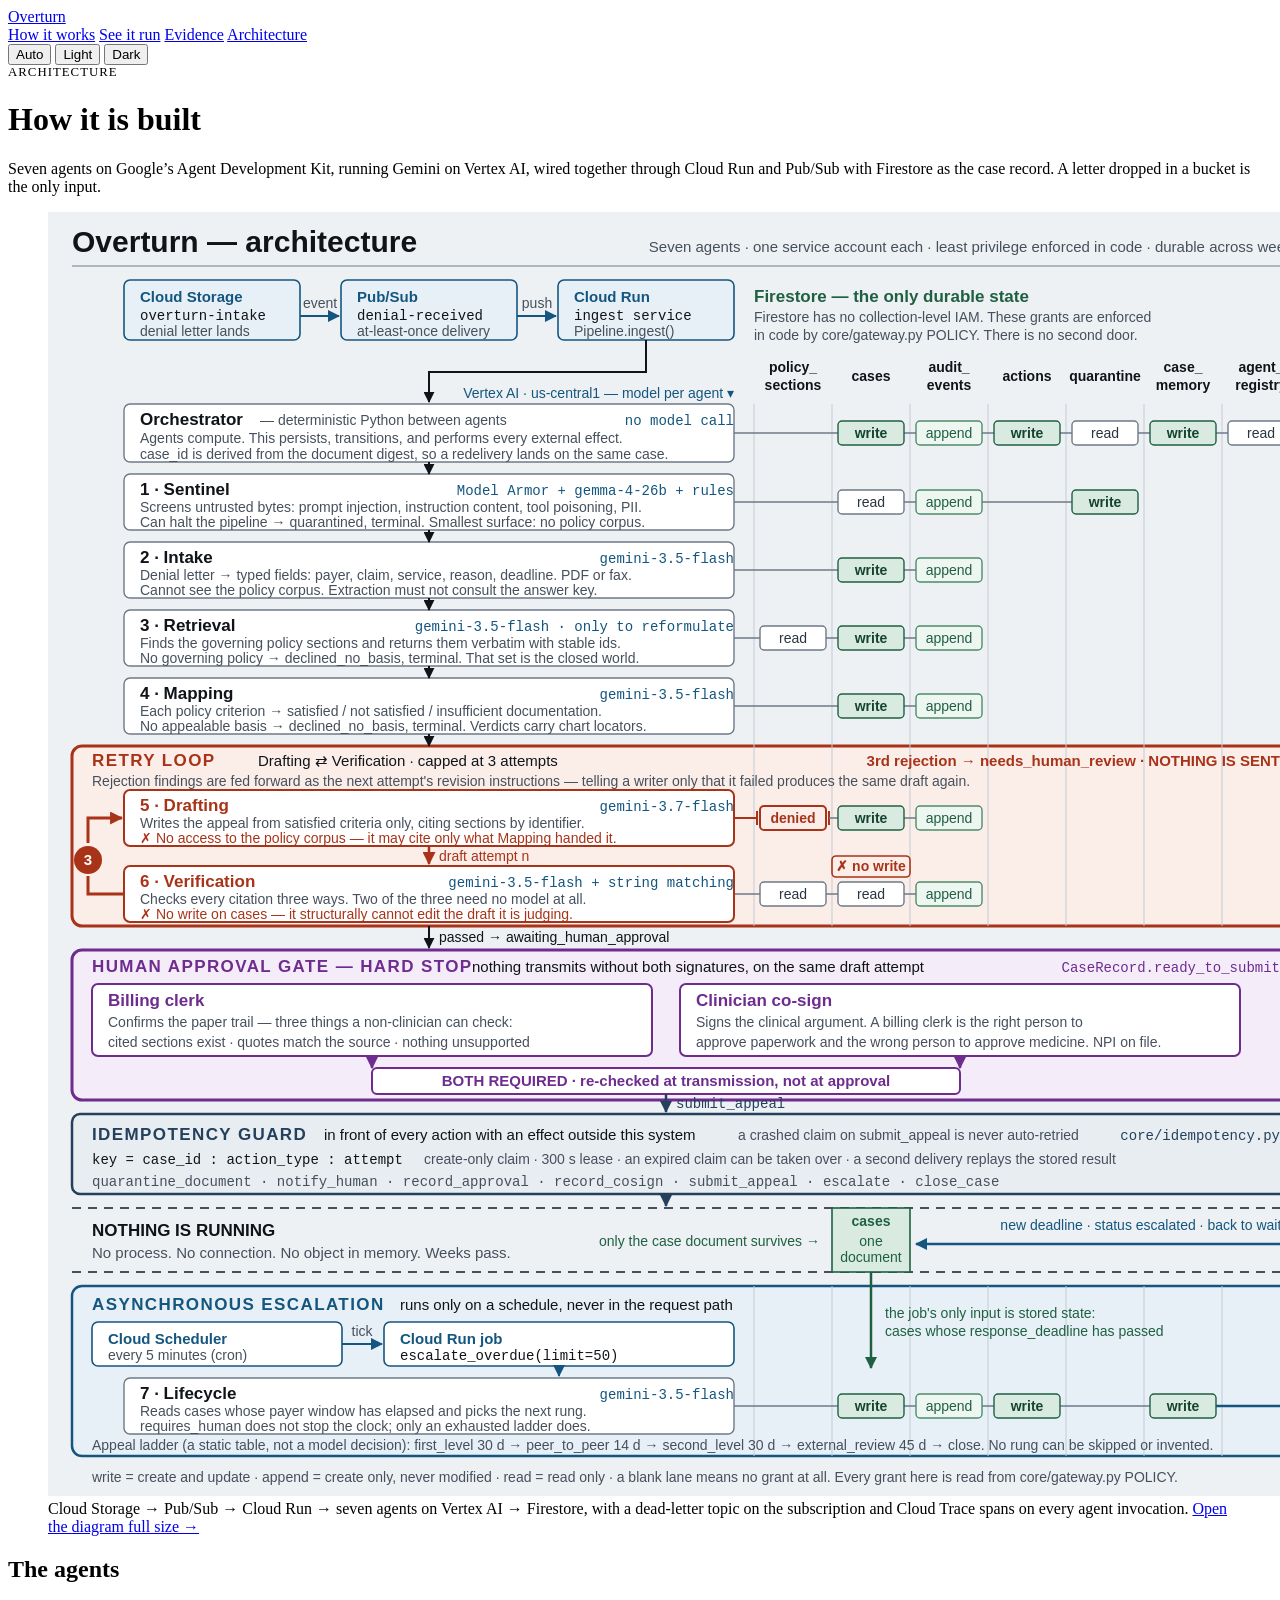
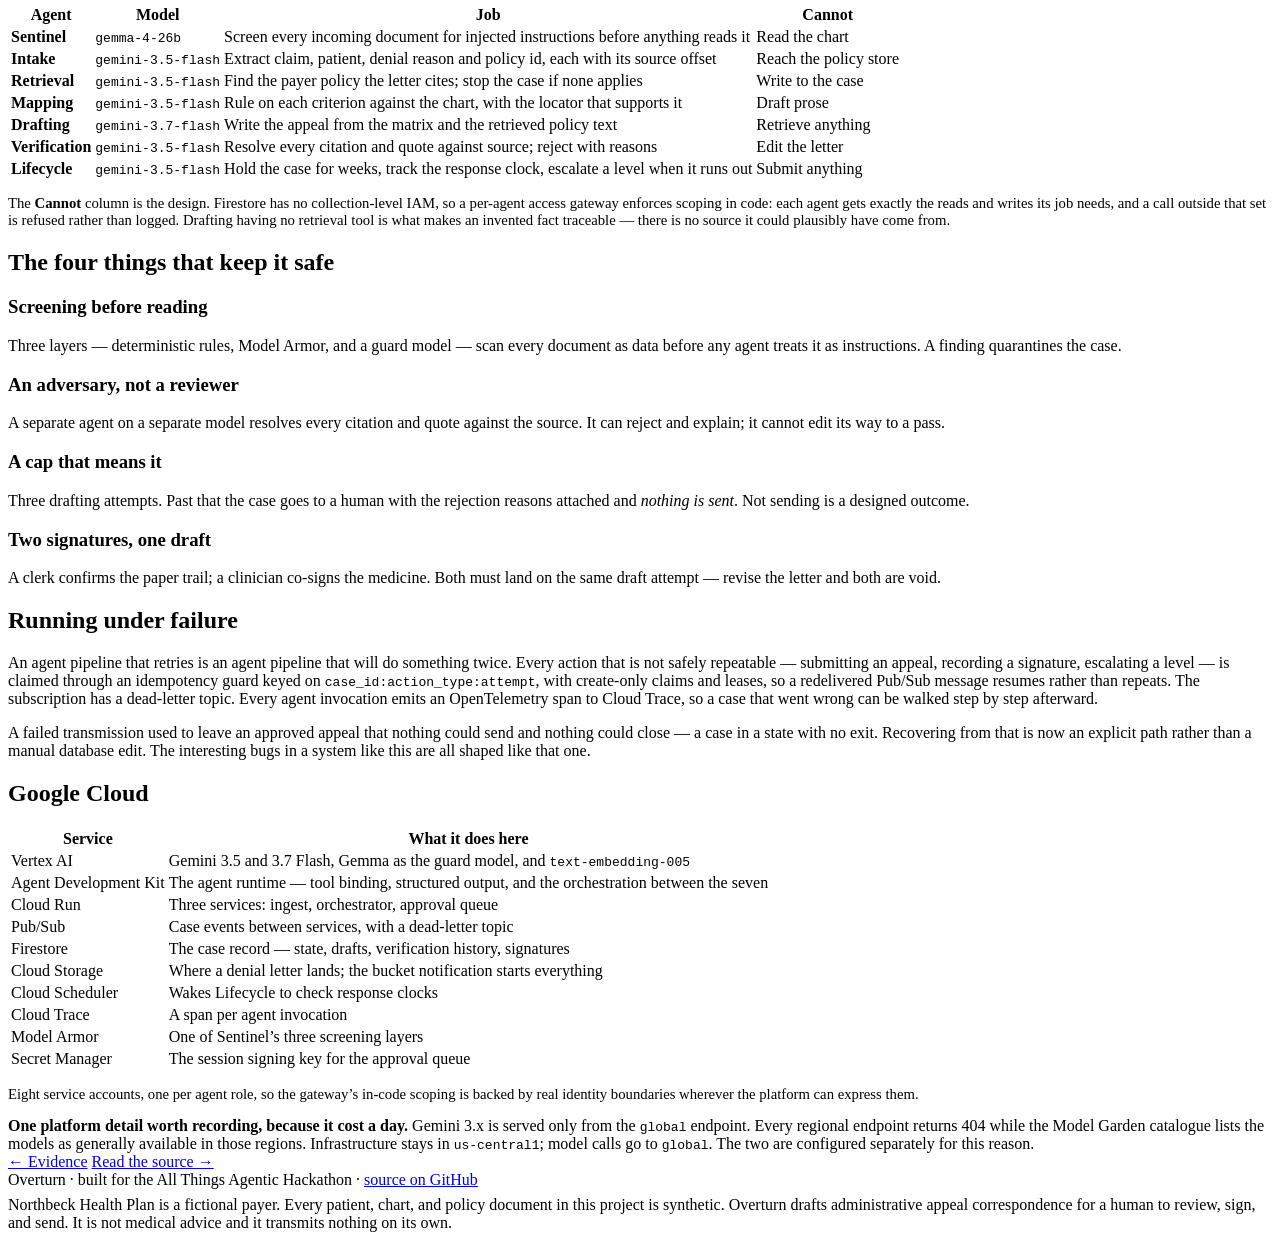
==== docs/architecture.html @ 0ce5a0b8 "site: architecture page — seven agents and what each one cannot do The 'cannot' column is the point:" ====
<!doctype html>
<html lang="en">
<head>
<meta charset="utf-8">
<meta name="viewport" content="width=device-width,initial-scale=1">
<title>Architecture — Overturn</title>
<meta name="description" content="Seven ADK agents on Vertex AI, wired through Cloud Run, Pub/Sub, Firestore and Cloud Storage — and the four guardrails that matter.">
<link rel="icon" href="data:image/svg+xml,%3Csvg xmlns='http://www.w3.org/2000/svg' viewBox='0 0 32 32'%3E%3Ccircle cx='16' cy='16' r='14' fill='none' stroke='%238f3216' stroke-width='3'/%3E%3Cpath d='M16 6a10 10 0 0 1 0 20' stroke='%238f3216' stroke-width='3' fill='none'/%3E%3C/svg%3E">
<link rel="stylesheet" href="styles.css">
<script>
  try{var t=localStorage.getItem("overturn-theme");
      if(t==="light"||t==="dark")document.documentElement.setAttribute("data-theme",t);}catch(e){}
</script>
</head>
<body>
<header class="masthead">
  <div class="wrap masthead__inner">
    <a class="wordmark" href="index.html">Overturn</a>
    <nav class="nav" aria-label="Sections">
      <a href="how-it-works.html">How it works</a>
      <a href="demo.html">See it run</a>
      <a href="evidence.html">Evidence</a>
      <a href="architecture.html" aria-current="page">Architecture</a>
    </nav>
    <div class="theme" role="group" aria-label="Colour theme">
      <button type="button" data-mode="auto" aria-pressed="true">Auto</button>
      <button type="button" data-mode="light" aria-pressed="false">Light</button>
      <button type="button" data-mode="dark" aria-pressed="false">Dark</button>
    </div>
  </div>
</header>
<main class="wrap">
<p class="muted" style="font-size:.8rem;letter-spacing:.08em;text-transform:uppercase;margin:0 0 .5rem">Architecture</p>
<h1>How it is built</h1>
<p class="lede">Seven agents on Google&rsquo;s Agent Development Kit, running Gemini on Vertex
AI, wired together through Cloud Run and Pub/Sub with Firestore as the case record. A letter
dropped in a bucket is the only input.</p>

<figure>
  <img src="architecture.svg" alt="A denial letter lands in Cloud Storage, which notifies Pub/Sub, which invokes the orchestrator on Cloud Run. The orchestrator runs Sentinel, Intake, Retrieval, Mapping, Drafting and Verification in sequence against Vertex AI, writing to Firestore at each step, then hands the case to the approval UI for two human signatures. Lifecycle runs separately on a Cloud Scheduler trigger.">
  <figcaption>Cloud Storage &rarr; Pub/Sub &rarr; Cloud Run &rarr; seven agents on Vertex AI
    &rarr; Firestore, with a dead-letter topic on the subscription and Cloud Trace spans on every
    agent invocation. <a href="architecture.svg">Open the diagram full size &rarr;</a></figcaption>
</figure>

<h2>The agents</h2>
<div class="scroll">
<table>
  <thead><tr><th>Agent</th><th>Model</th><th>Job</th><th>Cannot</th></tr></thead>
  <tbody>
    <tr><td><b>Sentinel</b></td><td><code>gemma-4-26b</code></td><td>Screen every incoming document for injected instructions before anything reads it</td><td class="muted">Read the chart</td></tr>
    <tr><td><b>Intake</b></td><td><code>gemini-3.5-flash</code></td><td>Extract claim, patient, denial reason and policy id, each with its source offset</td><td class="muted">Reach the policy store</td></tr>
    <tr><td><b>Retrieval</b></td><td><code>gemini-3.5-flash</code></td><td>Find the payer policy the letter cites; stop the case if none applies</td><td class="muted">Write to the case</td></tr>
    <tr><td><b>Mapping</b></td><td><code>gemini-3.5-flash</code></td><td>Rule on each criterion against the chart, with the locator that supports it</td><td class="muted">Draft prose</td></tr>
    <tr><td><b>Drafting</b></td><td><code>gemini-3.7-flash</code></td><td>Write the appeal from the matrix and the retrieved policy text</td><td class="muted">Retrieve anything</td></tr>
    <tr><td><b>Verification</b></td><td><code>gemini-3.5-flash</code></td><td>Resolve every citation and quote against source; reject with reasons</td><td class="muted">Edit the letter</td></tr>
    <tr><td><b>Lifecycle</b></td><td><code>gemini-3.5-flash</code></td><td>Hold the case for weeks, track the response clock, escalate a level when it runs out</td><td class="muted">Submit anything</td></tr>
  </tbody>
</table>
</div>
<p class="muted" style="font-size:.92rem">The <b>Cannot</b> column is the design. Firestore has no
collection-level IAM, so a per-agent access gateway enforces scoping in code: each agent gets
exactly the reads and writes its job needs, and a call outside that set is refused rather than
logged. Drafting having no retrieval tool is what makes an invented fact traceable &mdash; there
is no source it could plausibly have come from.</p>

<h2>The four things that keep it safe</h2>
<div class="grid">
  <div class="card"><h3>Screening before reading</h3><p class="muted" style="margin:0">Three
    layers &mdash; deterministic rules, Model Armor, and a guard model &mdash; scan every
    document as data before any agent treats it as instructions. A finding quarantines the
    case.</p></div>
  <div class="card"><h3>An adversary, not a reviewer</h3><p class="muted" style="margin:0">A
    separate agent on a separate model resolves every citation and quote against the source. It
    can reject and explain; it cannot edit its way to a pass.</p></div>
  <div class="card"><h3>A cap that means it</h3><p class="muted" style="margin:0">Three drafting
    attempts. Past that the case goes to a human with the rejection reasons attached and
    <em>nothing is sent</em>. Not sending is a designed outcome.</p></div>
  <div class="card"><h3>Two signatures, one draft</h3><p class="muted" style="margin:0">A clerk
    confirms the paper trail; a clinician co-signs the medicine. Both must land on the same
    draft attempt &mdash; revise the letter and both are void.</p></div>
</div>

<h2>Running under failure</h2>
<p>An agent pipeline that retries is an agent pipeline that will do something twice. Every action
that is not safely repeatable &mdash; submitting an appeal, recording a signature, escalating a
level &mdash; is claimed through an idempotency guard keyed on
<code>case_id:action_type:attempt</code>, with create-only claims and leases, so a redelivered
Pub/Sub message resumes rather than repeats. The subscription has a dead-letter topic. Every
agent invocation emits an OpenTelemetry span to Cloud Trace, so a case that went wrong can be
walked step by step afterward.</p>
<div class="notice">
  A failed transmission used to leave an approved appeal that nothing could send and nothing
  could close &mdash; a case in a state with no exit. Recovering from that is now an explicit
  path rather than a manual database edit. The interesting bugs in a system like this are all
  shaped like that one.
</div>

<h2>Google Cloud</h2>
<div class="scroll">
<table>
  <thead><tr><th>Service</th><th>What it does here</th></tr></thead>
  <tbody>
    <tr><td>Vertex AI</td><td>Gemini 3.5 and 3.7 Flash, Gemma as the guard model, and <code>text-embedding-005</code></td></tr>
    <tr><td>Agent Development Kit</td><td>The agent runtime &mdash; tool binding, structured output, and the orchestration between the seven</td></tr>
    <tr><td>Cloud Run</td><td>Three services: ingest, orchestrator, approval queue</td></tr>
    <tr><td>Pub/Sub</td><td>Case events between services, with a dead-letter topic</td></tr>
    <tr><td>Firestore</td><td>The case record &mdash; state, drafts, verification history, signatures</td></tr>
    <tr><td>Cloud Storage</td><td>Where a denial letter lands; the bucket notification starts everything</td></tr>
    <tr><td>Cloud Scheduler</td><td>Wakes Lifecycle to check response clocks</td></tr>
    <tr><td>Cloud Trace</td><td>A span per agent invocation</td></tr>
    <tr><td>Model Armor</td><td>One of Sentinel&rsquo;s three screening layers</td></tr>
    <tr><td>Secret Manager</td><td>The session signing key for the approval queue</td></tr>
  </tbody>
</table>
</div>
<p class="muted" style="font-size:.92rem">Eight service accounts, one per agent role, so the
gateway&rsquo;s in-code scoping is backed by real identity boundaries wherever the platform can
express them.</p>

<div class="callout">
  <p style="margin:0"><b>One platform detail worth recording, because it cost a day.</b>
  Gemini 3.x is served only from the <code>global</code> endpoint. Every regional endpoint
  returns 404 while the Model Garden catalogue lists the models as generally available in those
  regions. Infrastructure stays in <code>us-central1</code>; model calls go to
  <code>global</code>. The two are configured separately for this reason.</p>
</div>

<div class="next">
  <a href="evidence.html">&larr; Evidence</a>
  <a href="https://github.com/rickygole/overturn">Read the source &rarr;</a>
</div>
</main>
<footer>
  <div class="wrap">
    <p style="margin:0">Overturn &middot; built for the All Things Agentic Hackathon &middot;
      <a href="https://github.com/rickygole/overturn">source on GitHub</a></p>
    <p style="margin:.4rem 0 0">Northbeck Health Plan is a fictional payer. Every patient,
      chart, and policy document in this project is synthetic. Overturn drafts administrative
      appeal correspondence for a human to review, sign, and send. It is not medical advice
      and it transmits nothing on its own.</p>
  </div>
</footer>
<script src="app.js"></script>
</body>
</html>
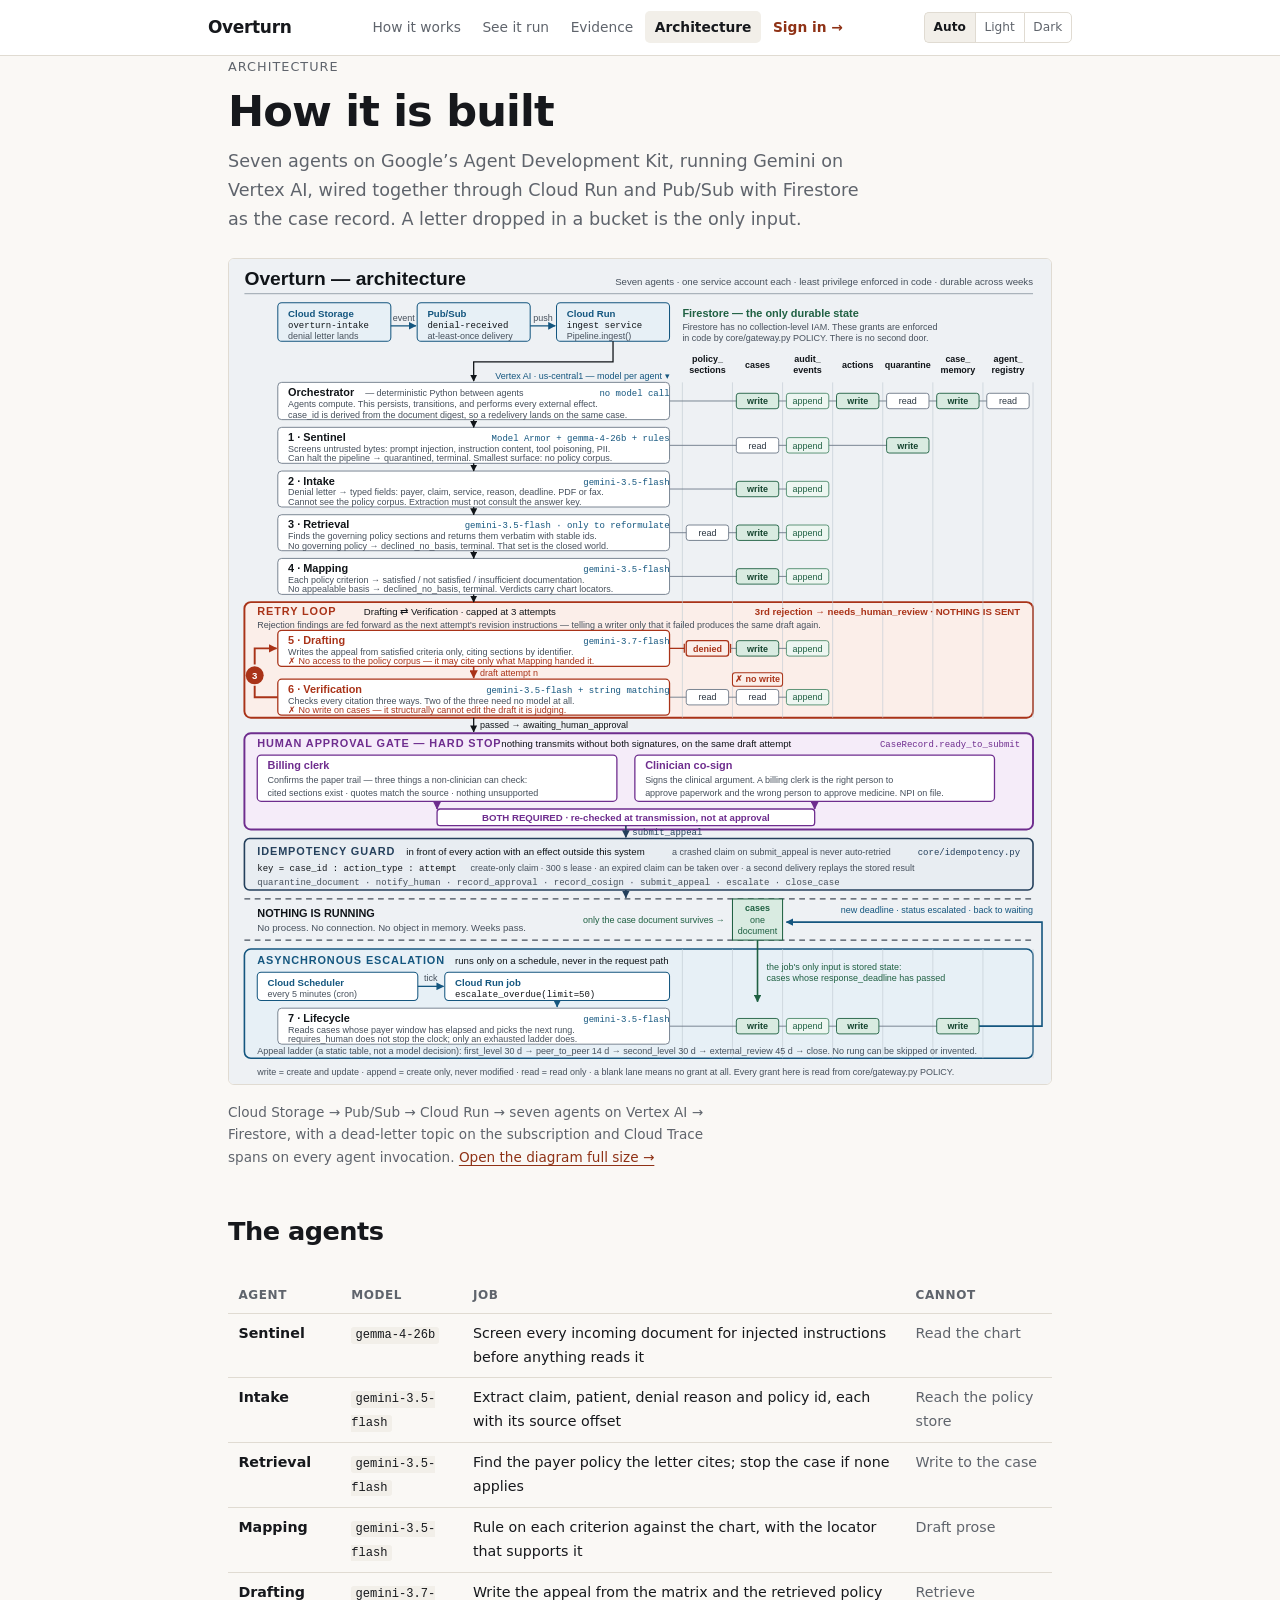
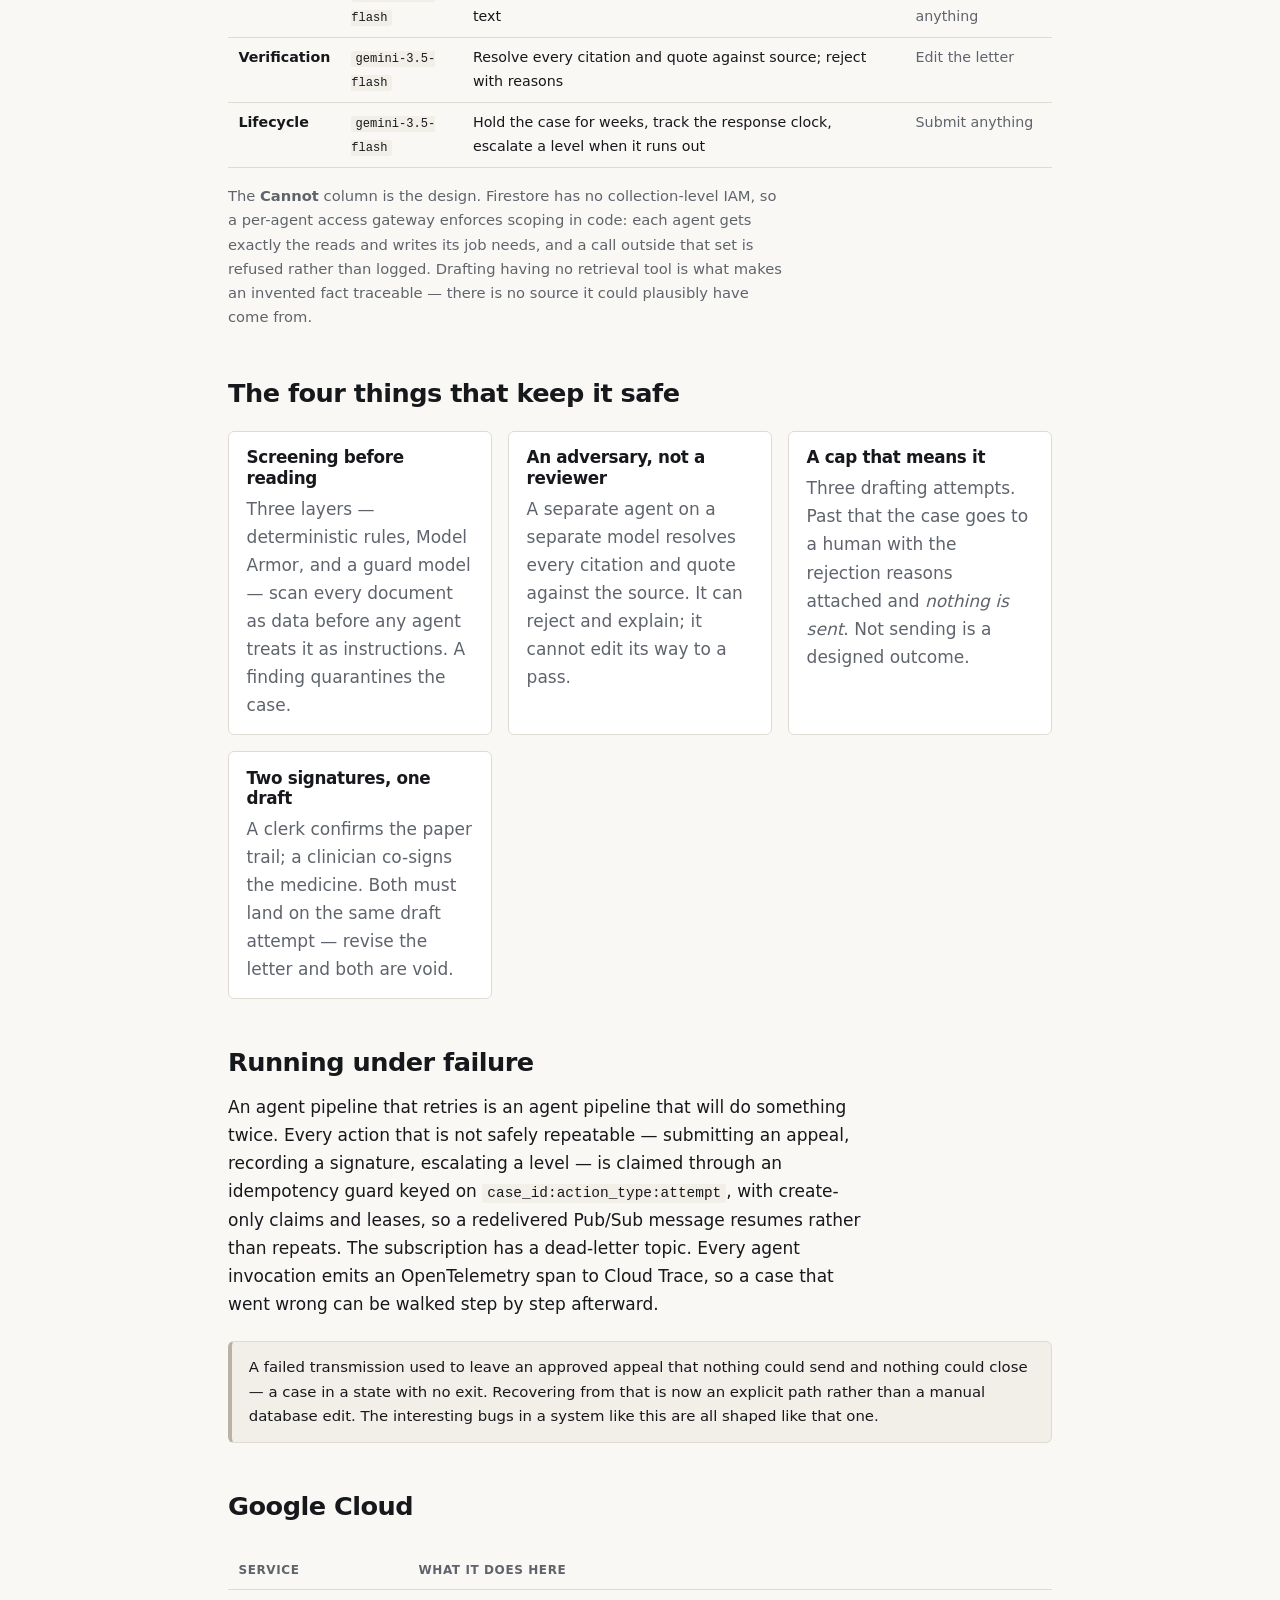
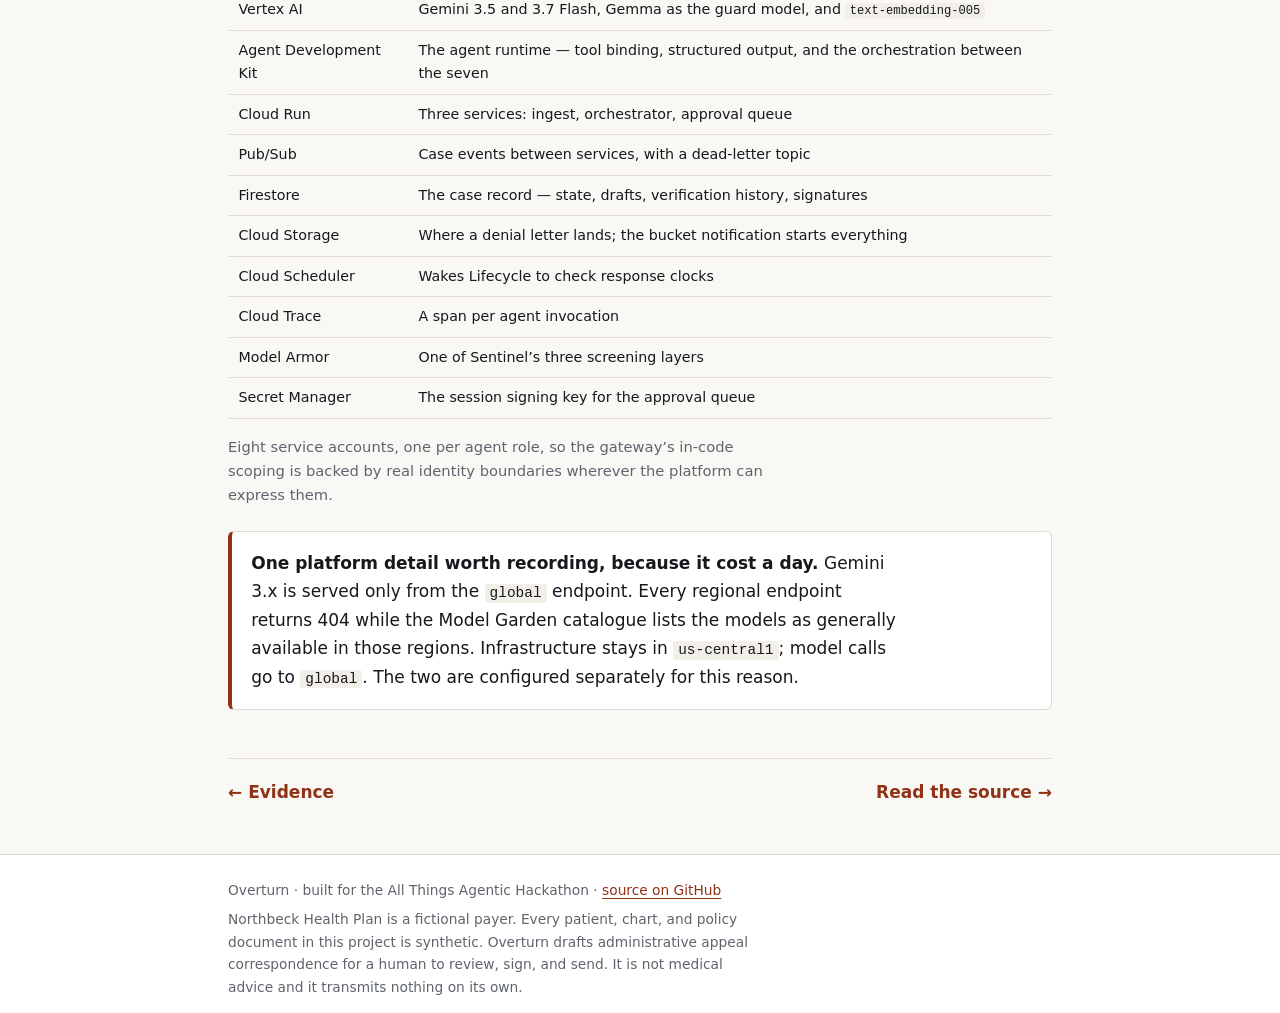
==== commit a0e22306: "docs: one address everywhere, and correct the queue listing CASE-002 was listed as a row in the revi" ====
--- a/docs/architecture.html
+++ b/docs/architecture.html
@@ -21,6 +21,7 @@
       <a href="demo.html">See it run</a>
       <a href="evidence.html">Evidence</a>
       <a href="architecture.html" aria-current="page">Architecture</a>
+      <a href="https://overturn-kruy6aauaq-uc.a.run.app/queue" class="nav__app">Sign in &rarr;</a>
     </nav>
     <div class="theme" role="group" aria-label="Colour theme">
       <button type="button" data-mode="auto" aria-pressed="true">Auto</button>
--- a/docs/styles.css
+++ b/docs/styles.css
@@ -0,0 +1,103 @@
+/* Shared across every page. One palette, defined once.
+   Three theme states: an explicit choice stamps data-theme on the root and wins
+   in both directions; with nothing stamped, the reader's system setting decides. */
+:root{
+  --bg:#faf8f5; --surface:#fff; --sunken:#f2efe9; --ink:#16181c; --ink-muted:#5f646c;
+  --rule:#e0dbd2; --rule-firm:#b9b2a6; --accent:#8f3216; --ok:#2f6b3f; --warn:#8a5a10;
+  --mono:ui-monospace,SFMono-Regular,Menlo,Consolas,monospace;
+  --sans:system-ui,-apple-system,"Segoe UI",Roboto,Helvetica,Arial,sans-serif;
+}
+@media (prefers-color-scheme: dark){
+  :root:not([data-theme="light"]){
+    --bg:#0f1114; --surface:#181b20; --sunken:#1f232a; --ink:#f0ece6; --ink-muted:#9aa1aa;
+    --rule:#2c3138; --rule-firm:#7b838d; --accent:#e08b6a; --ok:#7fc08f; --warn:#e0b46a;
+  }
+}
+:root[data-theme="dark"]{
+  --bg:#0f1114; --surface:#181b20; --sunken:#1f232a; --ink:#f0ece6; --ink-muted:#9aa1aa;
+  --rule:#2c3138; --rule-firm:#7b838d; --accent:#e08b6a; --ok:#7fc08f; --warn:#e0b46a;
+}
+*{box-sizing:border-box}
+body{margin:0;background:var(--bg);color:var(--ink);font-family:var(--sans);
+     font-size:17px;line-height:1.65;-webkit-font-smoothing:antialiased}
+.wrap{max-width:54rem;margin:0 auto;padding:0 1.25rem}
+h1,h2,h3{line-height:1.22;letter-spacing:-.02em}
+h1{font-size:clamp(1.9rem,4.6vw,2.7rem);margin:0 0 .6rem}
+h2{font-size:clamp(1.25rem,2.8vw,1.6rem);margin:3rem 0 .9rem}
+h3{font-size:1.05rem;margin:1.8rem 0 .4rem}
+p{margin:0 0 1rem;max-width:38em}
+a{color:var(--accent);text-underline-offset:3px}
+code,pre{font-family:var(--mono);font-size:.85em}
+pre{background:var(--sunken);border:1px solid var(--rule);border-radius:6px;
+    padding:.95rem 1.1rem;overflow-x:auto;line-height:1.55}
+code:not(pre code){background:var(--sunken);padding:.1em .35em;border-radius:3px}
+.muted{color:var(--ink-muted)}
+.lede{font-size:1.1rem;color:var(--ink-muted);max-width:36em}
+
+/* Masthead and navigation, identical on every page. */
+.masthead{border-bottom:1px solid var(--rule);background:var(--surface);
+          position:sticky;top:0;z-index:5}
+.masthead__inner{display:flex;align-items:center;justify-content:space-between;
+                 gap:1rem;padding:.7rem 0;flex-wrap:wrap}
+.wordmark{font-weight:700;letter-spacing:-.02em;text-decoration:none;color:var(--ink)}
+.nav{display:flex;gap:.15rem;flex-wrap:wrap}
+.nav a{font-size:.86rem;padding:.3rem .6rem;border-radius:5px;
+       text-decoration:none;color:var(--ink-muted)}
+.nav a:hover{color:var(--ink);background:var(--sunken)}
+.nav a[aria-current="page"]{color:var(--ink);background:var(--sunken);font-weight:650}
+/* The only action in the masthead: the door into the running app. */
+.nav__app{color:var(--accent) !important;font-weight:650}
+.nav__app:hover{background:var(--sunken)}
+.theme{display:inline-flex}
+.theme button{font:inherit;font-size:.76rem;padding:.28rem .55rem;cursor:pointer;
+  background:transparent;color:var(--ink-muted);border:1px solid var(--rule);border-right-width:0}
+.theme button:first-child{border-radius:5px 0 0 5px}
+.theme button:last-child{border-radius:0 5px 5px 0;border-right-width:1px}
+.theme button[aria-pressed="true"]{background:var(--sunken);color:var(--ink);font-weight:600}
+.theme button:focus-visible,.nav a:focus-visible{outline:2px solid var(--accent);outline-offset:2px}
+
+main{padding:2.5rem 0 1rem}
+.scroll{overflow-x:auto;-webkit-overflow-scrolling:touch}
+table{width:100%;border-collapse:collapse;margin:1rem 0;font-size:.89rem}
+th,td{text-align:left;padding:.5rem .65rem;border-bottom:1px solid var(--rule);vertical-align:top}
+th{font-size:.75rem;text-transform:uppercase;letter-spacing:.05em;color:var(--ink-muted)}
+.yes{color:var(--ok);font-weight:650}
+.no{color:var(--warn);font-weight:650}
+
+.notice{border:1px solid var(--rule);border-left:4px solid var(--rule-firm);
+        background:var(--sunken);border-radius:6px;padding:.85rem 1.05rem;
+        margin:1.4rem 0;font-size:.93rem}
+.callout{border:1px solid var(--rule);border-left:4px solid var(--accent);
+         background:var(--surface);border-radius:6px;padding:1.05rem 1.2rem;margin:1.5rem 0}
+.grid{display:grid;gap:1rem;grid-template-columns:repeat(auto-fit,minmax(min(100%,16rem),1fr));margin:1.4rem 0}
+.card{border:1px solid var(--rule);border-radius:6px;padding:.95rem 1.1rem;
+      background:var(--surface);min-width:0}
+.card h3{margin-top:0}
+
+/* The pipeline, as a spine. Step 9 is deliberately empty of output. */
+ol.steps{list-style:none;counter-reset:s;padding:0;margin:1.5rem 0}
+ol.steps>li{counter-increment:s;position:relative;padding:0 0 1.5rem 2.8rem;
+            border-left:2px solid var(--rule);margin-left:1rem}
+ol.steps>li:last-child{border-left-color:transparent}
+ol.steps>li::before{content:counter(s);position:absolute;left:-1.05rem;top:-.15rem;
+  width:2rem;height:2rem;border-radius:99px;display:grid;place-items:center;
+  background:var(--surface);border:2px solid var(--rule-firm);
+  font-size:.8rem;font-weight:700;font-family:var(--mono);color:var(--ink)}
+ol.steps b{display:block;margin-bottom:.15rem;font-size:1.02rem}
+.gap{border-left-style:dashed !important;min-height:3rem}
+
+figure{margin:1.5rem 0}
+figure img{max-width:100%;height:auto;border:1px solid var(--rule);border-radius:6px;background:#fff}
+figcaption{font-size:.85rem;color:var(--ink-muted);margin-top:.5rem;max-width:38em}
+
+.next{display:flex;justify-content:space-between;gap:1rem;flex-wrap:wrap;
+      margin:3rem 0 0;padding-top:1.2rem;border-top:1px solid var(--rule)}
+.next a{font-weight:650;text-decoration:none}
+.btn{display:inline-block;padding:.7rem 1.3rem;border-radius:99px;text-decoration:none;
+     font-weight:650;background:var(--ink);color:var(--bg);border:1px solid var(--ink)}
+.btn--ghost{background:transparent;color:var(--ink);border-color:var(--rule-firm)}
+footer{margin-top:3rem;border-top:1px solid var(--rule);background:var(--surface);
+       padding:1.5rem 0;font-size:.86rem;color:var(--ink-muted)}
+.placeholder{border:2px dashed var(--rule);border-radius:6px;padding:2.2rem 1rem;
+             text-align:center;color:var(--ink-muted);background:var(--sunken)}
+@media (prefers-reduced-motion: reduce){*{animation:none !important;transition:none !important}}
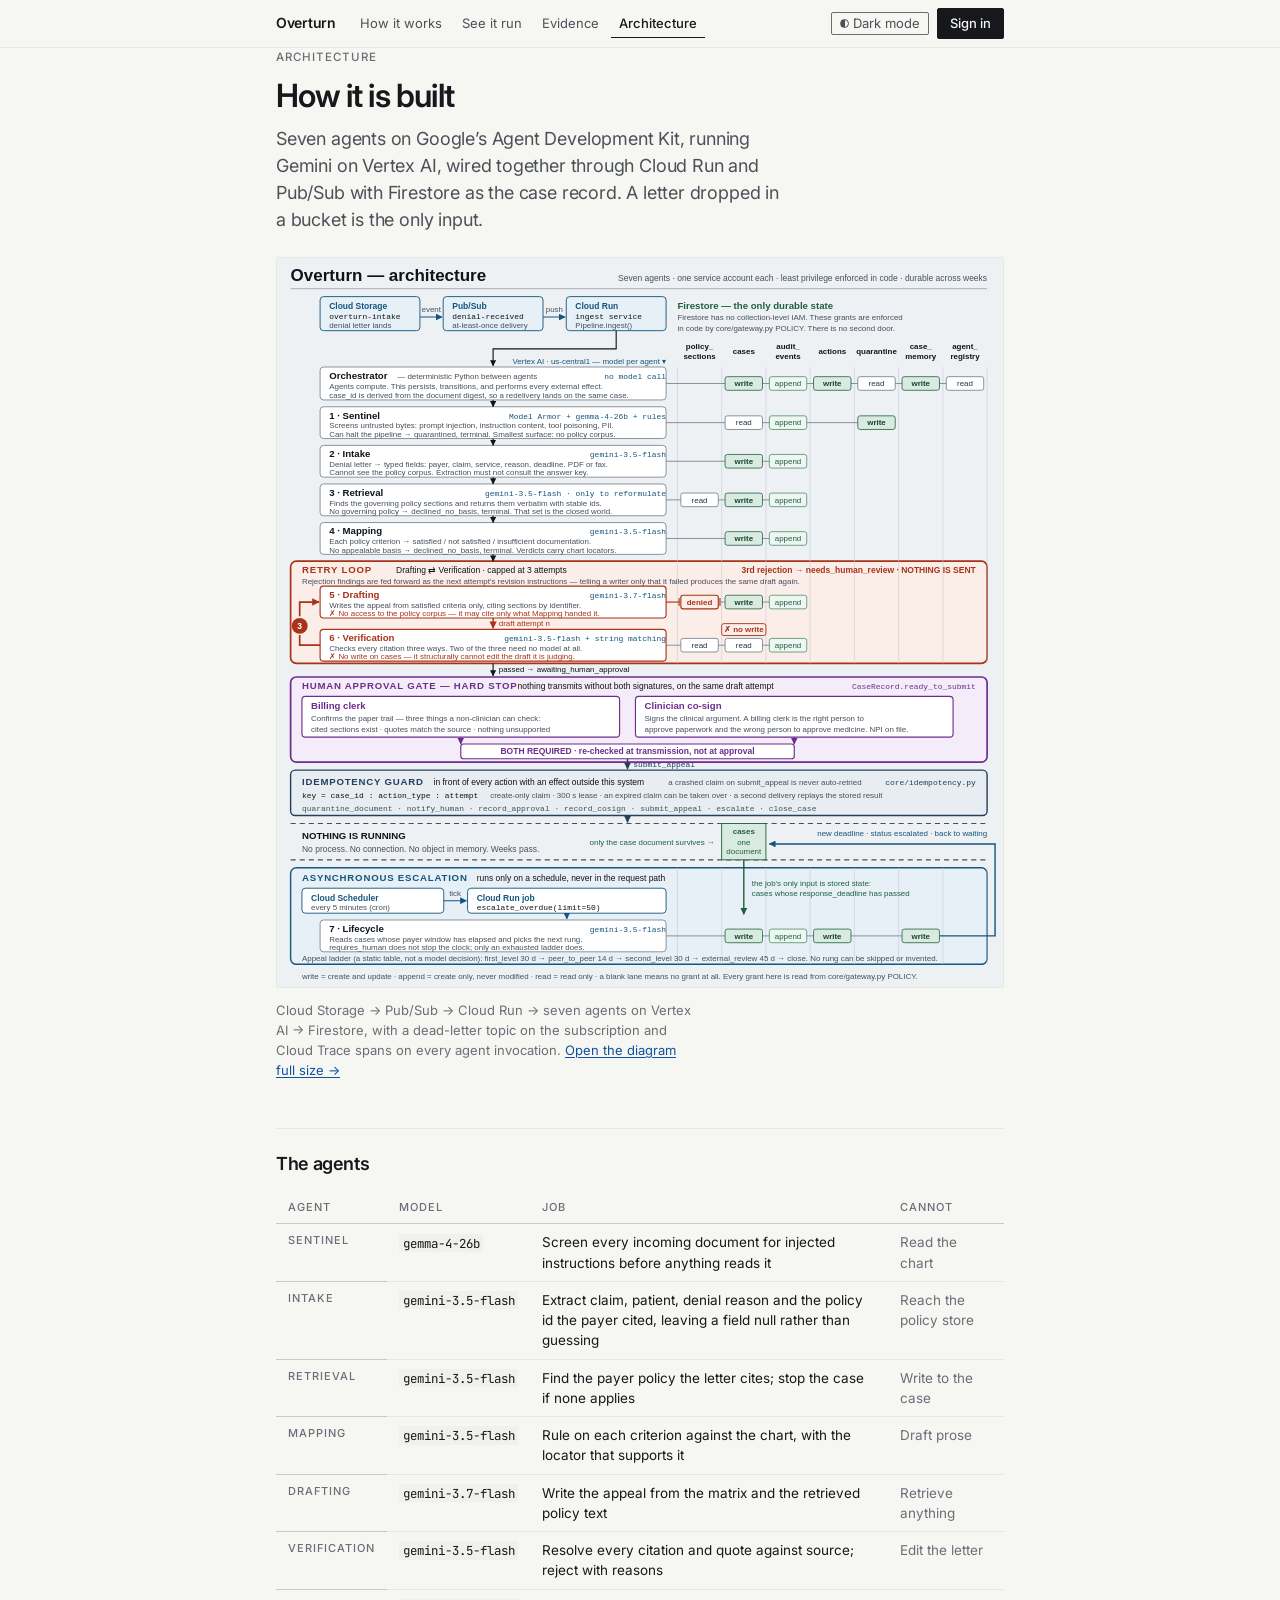
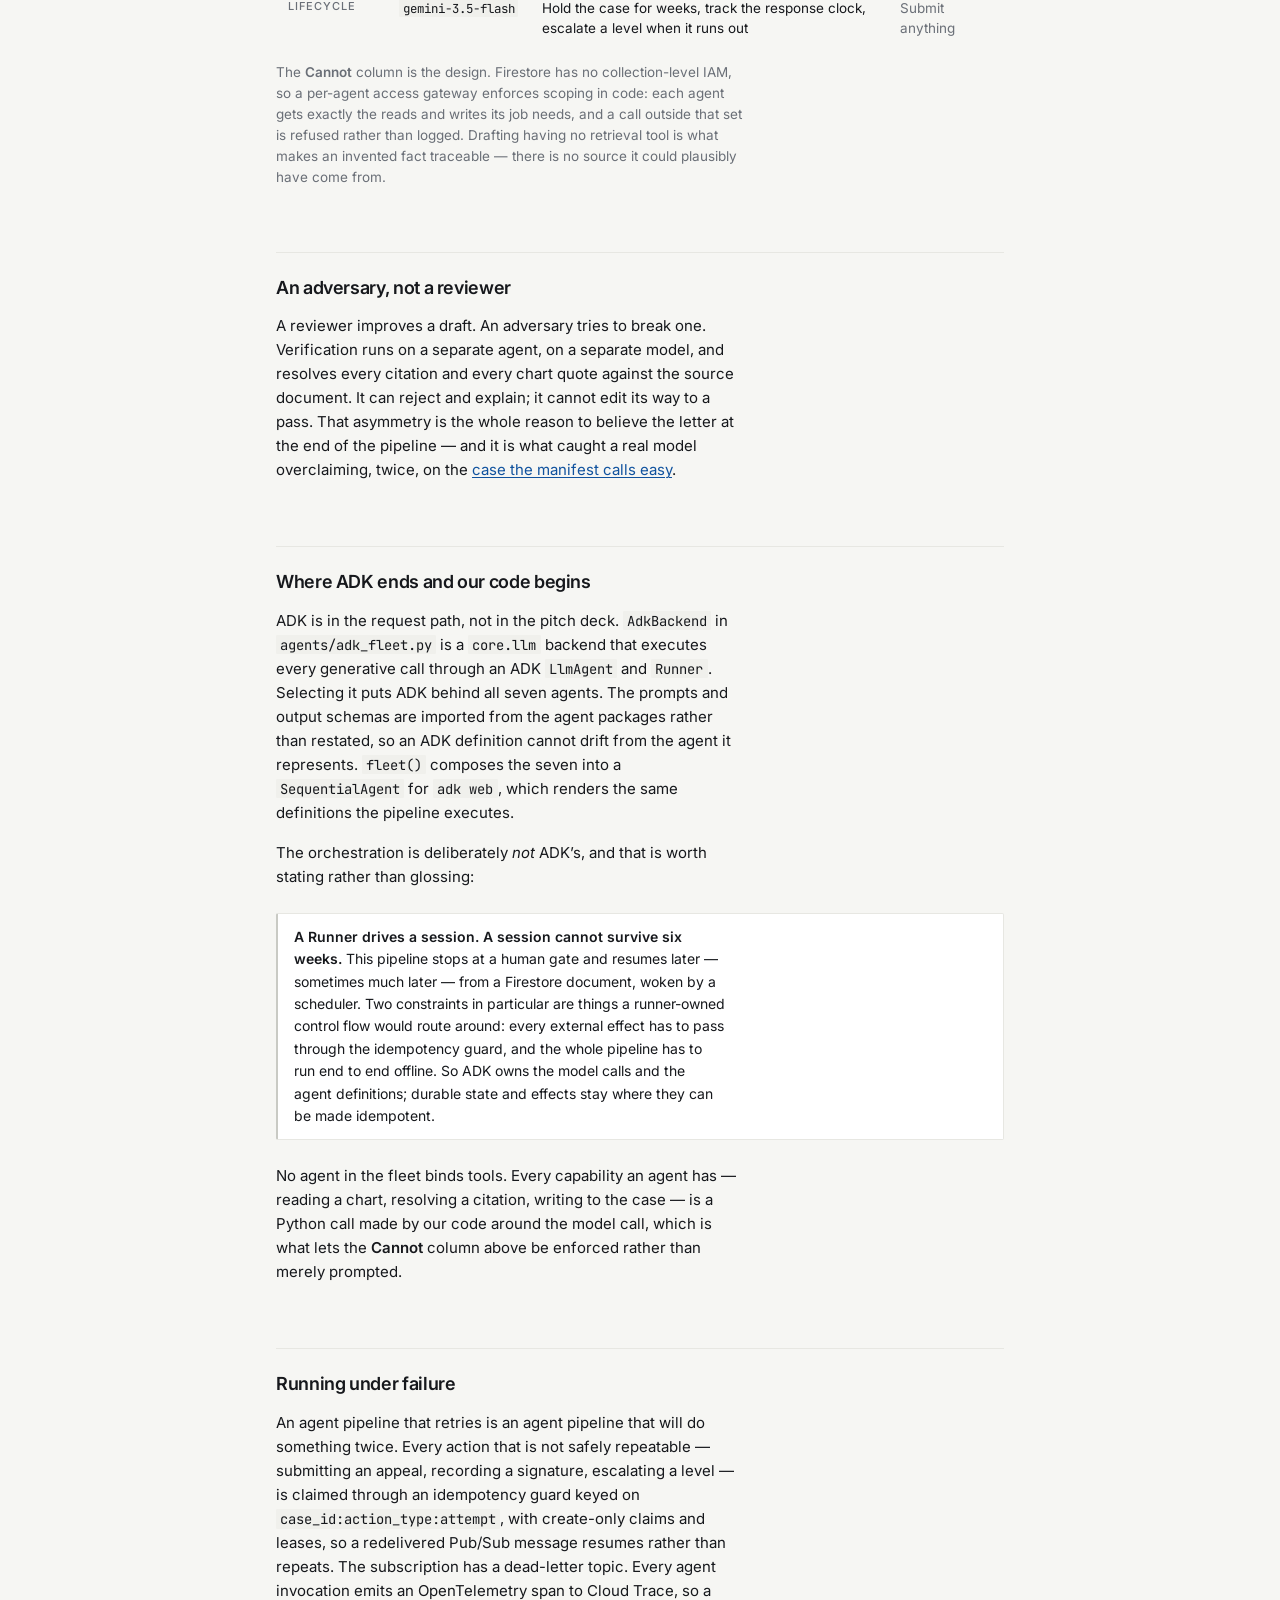
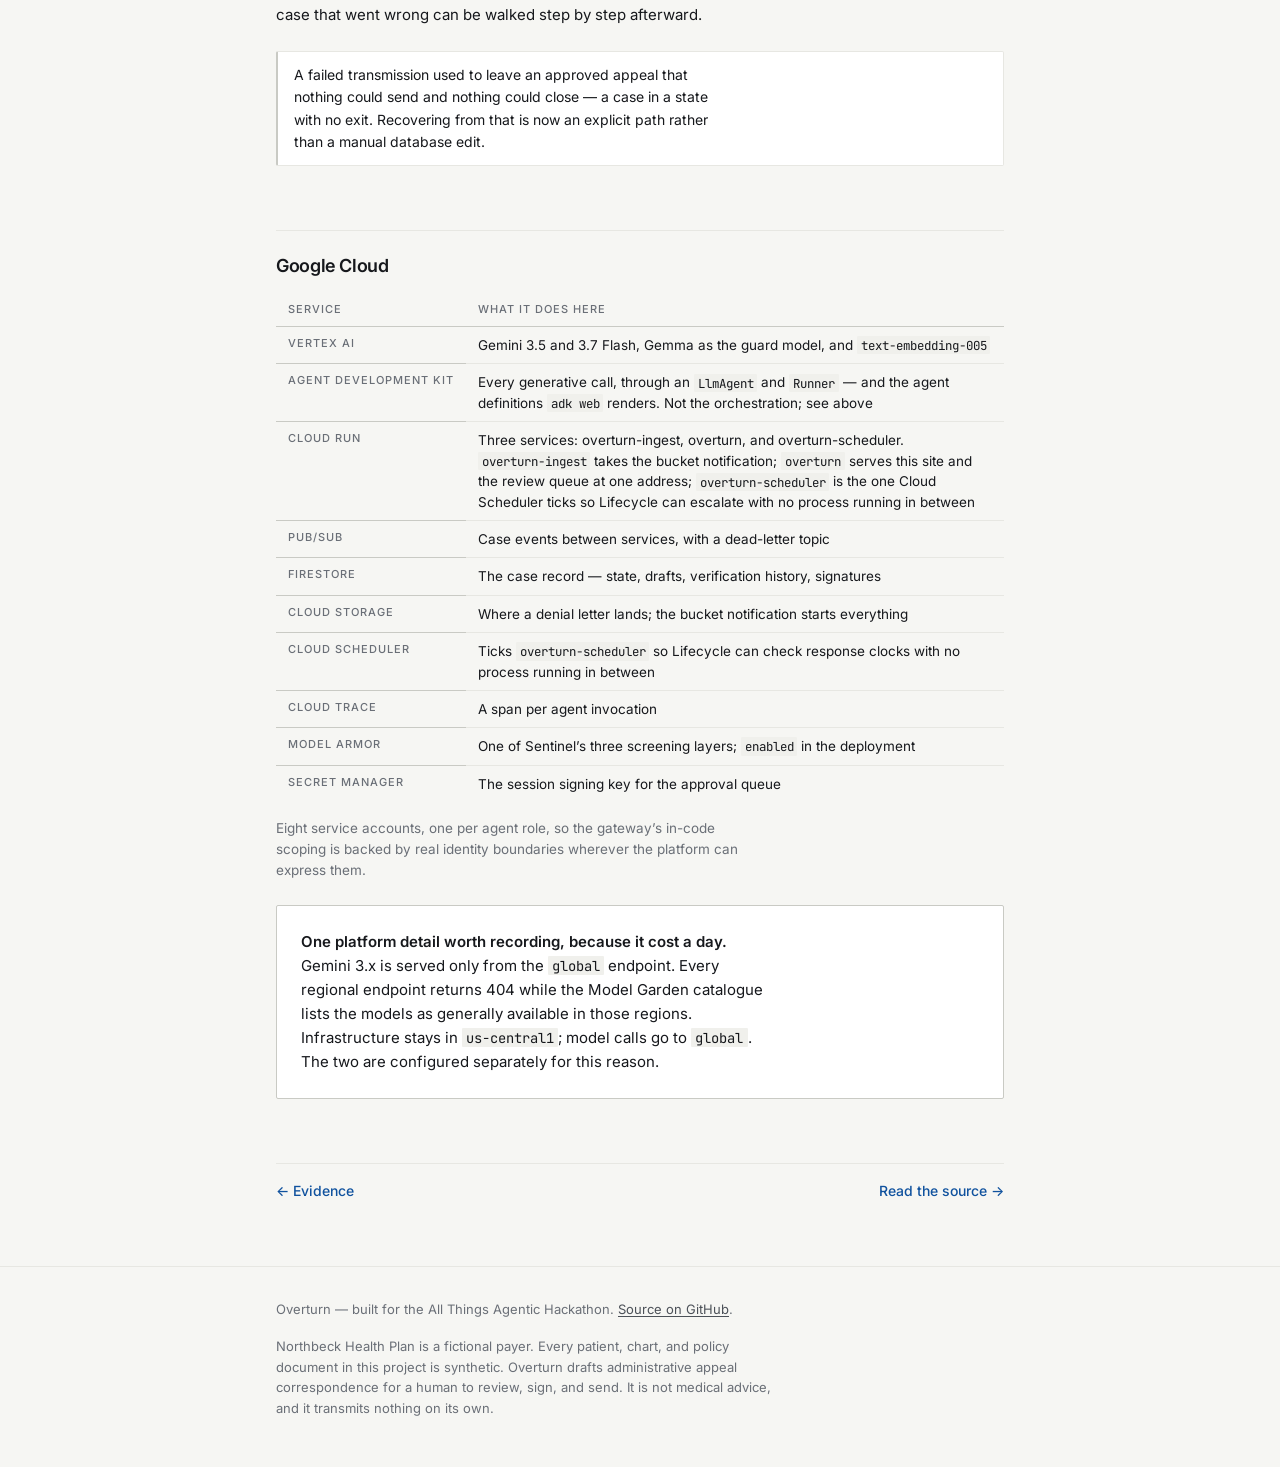
==== commit fb933686: "site: rebuild in a quieter register Modelled on the owner's Bias Lab, which reads clean because it c" ====
--- a/docs/architecture.html
+++ b/docs/architecture.html
@@ -4,141 +4,159 @@
 <meta charset="utf-8">
 <meta name="viewport" content="width=device-width,initial-scale=1">
 <title>Architecture — Overturn</title>
-<meta name="description" content="Seven ADK agents on Vertex AI, wired through Cloud Run, Pub/Sub, Firestore and Cloud Storage — and the four guardrails that matter.">
-<link rel="icon" href="data:image/svg+xml,%3Csvg xmlns='http://www.w3.org/2000/svg' viewBox='0 0 32 32'%3E%3Ccircle cx='16' cy='16' r='14' fill='none' stroke='%238f3216' stroke-width='3'/%3E%3Cpath d='M16 6a10 10 0 0 1 0 20' stroke='%238f3216' stroke-width='3' fill='none'/%3E%3C/svg%3E">
+<meta name="description" content="Seven ADK agents on Vertex AI across three Cloud Run services — what ADK owns, what it deliberately does not, and the “cannot” column that makes an invented fact traceable.">
+<link rel="icon" href="data:image/svg+xml,%3Csvg xmlns='http://www.w3.org/2000/svg' viewBox='0 0 32 32'%3E%3Ccircle cx='16' cy='16' r='13' fill='none' stroke='%23c9cac4' stroke-width='2.5'/%3E%3Cpath d='M16 3A13 13 0 1 1 4.74 9.5' fill='none' stroke='%2316181c' stroke-width='4'/%3E%3C/svg%3E">
+<link rel="preconnect" href="https://fonts.googleapis.com">
+<link rel="preconnect" href="https://fonts.gstatic.com" crossorigin>
+<link rel="stylesheet" href="https://fonts.googleapis.com/css2?family=Inter:wght@400;500;600&amp;family=JetBrains+Mono:wght@400;500&amp;display=swap">
 <link rel="stylesheet" href="styles.css">
-<script>
-  try{var t=localStorage.getItem("overturn-theme");
-      if(t==="light"||t==="dark")document.documentElement.setAttribute("data-theme",t);}catch(e){}
-</script>
+<script>/* Before first paint, so a reader who chose dark never sees a light flash. */
+try{if(localStorage.getItem("overturn-theme")==="dark")document.documentElement.setAttribute("data-theme","dark")}catch(e){}</script>
 </head>
 <body>
+<a class="skip" href="#main">Skip to content</a>
 <header class="masthead">
-  <div class="wrap masthead__inner">
+  <div class="masthead__inner">
     <a class="wordmark" href="index.html">Overturn</a>
-    <nav class="nav" aria-label="Sections">
+    <nav class="nav" aria-label="Site">
       <a href="how-it-works.html">How it works</a>
       <a href="demo.html">See it run</a>
       <a href="evidence.html">Evidence</a>
       <a href="architecture.html" aria-current="page">Architecture</a>
-      <a href="https://overturn-kruy6aauaq-uc.a.run.app/queue" class="nav__app">Sign in &rarr;</a>
     </nav>
-    <div class="theme" role="group" aria-label="Colour theme">
-      <button type="button" data-mode="auto" aria-pressed="true">Auto</button>
-      <button type="button" data-mode="light" aria-pressed="false">Light</button>
-      <button type="button" data-mode="dark" aria-pressed="false">Dark</button>
+    <div class="masthead__end">
+      <button type="button" class="theme" aria-pressed="false">
+        <span class="theme__dot" aria-hidden="true"></span>Dark mode
+      </button>
+      <a class="nav__app" href="https://overturn-kruy6aauaq-uc.a.run.app/queue">Sign in</a>
     </div>
   </div>
 </header>
-<main class="wrap">
-<p class="muted" style="font-size:.8rem;letter-spacing:.08em;text-transform:uppercase;margin:0 0 .5rem">Architecture</p>
+
+<main class="wrap" id="main">
+<p class="eyebrow">Architecture</p>
 <h1>How it is built</h1>
-<p class="lede">Seven agents on Google&rsquo;s Agent Development Kit, running Gemini on Vertex
-AI, wired together through Cloud Run and Pub/Sub with Firestore as the case record. A letter
+<p class="lede">Seven agents on Google’s Agent Development Kit, running Gemini on Vertex AI,
+wired together through Cloud Run and Pub/Sub with Firestore as the case record. A letter
 dropped in a bucket is the only input.</p>
 
 <figure>
   <img src="architecture.svg" alt="A denial letter lands in Cloud Storage, which notifies Pub/Sub, which invokes the orchestrator on Cloud Run. The orchestrator runs Sentinel, Intake, Retrieval, Mapping, Drafting and Verification in sequence against Vertex AI, writing to Firestore at each step, then hands the case to the approval UI for two human signatures. Lifecycle runs separately on a Cloud Scheduler trigger.">
-  <figcaption>Cloud Storage &rarr; Pub/Sub &rarr; Cloud Run &rarr; seven agents on Vertex AI
-    &rarr; Firestore, with a dead-letter topic on the subscription and Cloud Trace spans on every
-    agent invocation. <a href="architecture.svg">Open the diagram full size &rarr;</a></figcaption>
+  <figcaption>Cloud Storage → Pub/Sub → Cloud Run → seven agents on Vertex AI → Firestore,
+    with a dead-letter topic on the subscription and Cloud Trace spans on every agent
+    invocation. <a href="architecture.svg">Open the diagram full size →</a></figcaption>
 </figure>
 
 <h2>The agents</h2>
-<div class="scroll">
+<div class="scroll" aria-label="The seven agents, scrolls sideways">
 <table>
-  <thead><tr><th>Agent</th><th>Model</th><th>Job</th><th>Cannot</th></tr></thead>
+  <thead>
+    <tr><th scope="col">Agent</th><th scope="col">Model</th><th scope="col">Job</th>
+        <th scope="col">Cannot</th></tr>
+  </thead>
   <tbody>
-    <tr><td><b>Sentinel</b></td><td><code>gemma-4-26b</code></td><td>Screen every incoming document for injected instructions before anything reads it</td><td class="muted">Read the chart</td></tr>
-    <tr><td><b>Intake</b></td><td><code>gemini-3.5-flash</code></td><td>Extract claim, patient, denial reason and policy id, each with its source offset</td><td class="muted">Reach the policy store</td></tr>
-    <tr><td><b>Retrieval</b></td><td><code>gemini-3.5-flash</code></td><td>Find the payer policy the letter cites; stop the case if none applies</td><td class="muted">Write to the case</td></tr>
-    <tr><td><b>Mapping</b></td><td><code>gemini-3.5-flash</code></td><td>Rule on each criterion against the chart, with the locator that supports it</td><td class="muted">Draft prose</td></tr>
-    <tr><td><b>Drafting</b></td><td><code>gemini-3.7-flash</code></td><td>Write the appeal from the matrix and the retrieved policy text</td><td class="muted">Retrieve anything</td></tr>
-    <tr><td><b>Verification</b></td><td><code>gemini-3.5-flash</code></td><td>Resolve every citation and quote against source; reject with reasons</td><td class="muted">Edit the letter</td></tr>
-    <tr><td><b>Lifecycle</b></td><td><code>gemini-3.5-flash</code></td><td>Hold the case for weeks, track the response clock, escalate a level when it runs out</td><td class="muted">Submit anything</td></tr>
+    <tr><th scope="row">Sentinel</th><td><code>gemma-4-26b</code></td><td>Screen every incoming document for injected instructions before anything reads it</td><td class="dim">Read the chart</td></tr>
+    <tr><th scope="row">Intake</th><td><code>gemini-3.5-flash</code></td><td>Extract claim, patient, denial reason and the policy id the payer cited, leaving a field null rather than guessing</td><td class="dim">Reach the policy store</td></tr>
+    <tr><th scope="row">Retrieval</th><td><code>gemini-3.5-flash</code></td><td>Find the payer policy the letter cites; stop the case if none applies</td><td class="dim">Write to the case</td></tr>
+    <tr><th scope="row">Mapping</th><td><code>gemini-3.5-flash</code></td><td>Rule on each criterion against the chart, with the locator that supports it</td><td class="dim">Draft prose</td></tr>
+    <tr><th scope="row">Drafting</th><td><code>gemini-3.7-flash</code></td><td>Write the appeal from the matrix and the retrieved policy text</td><td class="dim">Retrieve anything</td></tr>
+    <tr><th scope="row">Verification</th><td><code>gemini-3.5-flash</code></td><td>Resolve every citation and quote against source; reject with reasons</td><td class="dim">Edit the letter</td></tr>
+    <tr><th scope="row">Lifecycle</th><td><code>gemini-3.5-flash</code></td><td>Hold the case for weeks, track the response clock, escalate a level when it runs out</td><td class="dim">Submit anything</td></tr>
   </tbody>
 </table>
 </div>
-<p class="muted" style="font-size:.92rem">The <b>Cannot</b> column is the design. Firestore has no
-collection-level IAM, so a per-agent access gateway enforces scoping in code: each agent gets
-exactly the reads and writes its job needs, and a call outside that set is refused rather than
-logged. Drafting having no retrieval tool is what makes an invented fact traceable &mdash; there
-is no source it could plausibly have come from.</p>
+<p class="small dim">The <b>Cannot</b> column is the design. Firestore has no collection-level
+IAM, so a per-agent access gateway enforces scoping in code: each agent gets exactly the reads
+and writes its job needs, and a call outside that set is refused rather than logged. Drafting
+having no retrieval tool is what makes an invented fact traceable — there is no source it
+could plausibly have come from.</p>
 
-<h2>The four things that keep it safe</h2>
-<div class="grid">
-  <div class="card"><h3>Screening before reading</h3><p class="muted" style="margin:0">Three
-    layers &mdash; deterministic rules, Model Armor, and a guard model &mdash; scan every
-    document as data before any agent treats it as instructions. A finding quarantines the
-    case.</p></div>
-  <div class="card"><h3>An adversary, not a reviewer</h3><p class="muted" style="margin:0">A
-    separate agent on a separate model resolves every citation and quote against the source. It
-    can reject and explain; it cannot edit its way to a pass.</p></div>
-  <div class="card"><h3>A cap that means it</h3><p class="muted" style="margin:0">Three drafting
-    attempts. Past that the case goes to a human with the rejection reasons attached and
-    <em>nothing is sent</em>. Not sending is a designed outcome.</p></div>
-  <div class="card"><h3>Two signatures, one draft</h3><p class="muted" style="margin:0">A clerk
-    confirms the paper trail; a clinician co-signs the medicine. Both must land on the same
-    draft attempt &mdash; revise the letter and both are void.</p></div>
+<h2>An adversary, not a reviewer</h2>
+<p>A reviewer improves a draft. An adversary tries to break one. Verification runs on a
+separate agent, on a separate model, and resolves every citation and every chart quote against
+the source document. It can reject and explain; it cannot edit its way to a pass. That
+asymmetry is the whole reason to believe the letter at the end of the pipeline — and it is what
+caught a real model overclaiming, twice, on the
+<a href="evidence.html#headline">case the manifest calls easy</a>.</p>
+
+<h2>Where ADK ends and our code begins</h2>
+<p>ADK is in the request path, not in the pitch deck. <code>AdkBackend</code> in
+<code>agents/adk_fleet.py</code> is a <code>core.llm</code> backend that executes every
+generative call through an ADK <code>LlmAgent</code> and <code>Runner</code>. Selecting it puts
+ADK behind all seven agents. The prompts and output schemas are imported from the agent
+packages rather than restated, so an ADK definition cannot drift from the agent it represents.
+<code>fleet()</code> composes the seven into a <code>SequentialAgent</code> for
+<code>adk web</code>, which renders the same definitions the pipeline executes.</p>
+<p>The orchestration is deliberately <em>not</em> ADK’s, and that is worth stating rather than
+glossing:</p>
+<div class="notice">
+  <p><b>A Runner drives a session. A session cannot survive six weeks.</b> This pipeline stops
+  at a human gate and resumes later — sometimes much later — from a Firestore document, woken
+  by a scheduler. Two constraints in particular are things a runner-owned control flow would
+  route around: every external effect has to pass through the idempotency guard, and the whole
+  pipeline has to run end to end offline. So ADK owns the model calls and the agent
+  definitions; durable state and effects stay where they can be made idempotent.</p>
 </div>
+<p>No agent in the fleet binds tools. Every capability an agent has — reading a chart,
+resolving a citation, writing to the case — is a Python call made by our code around the model
+call, which is what lets the <b>Cannot</b> column above be enforced rather than merely
+prompted.</p>
 
 <h2>Running under failure</h2>
-<p>An agent pipeline that retries is an agent pipeline that will do something twice. Every action
-that is not safely repeatable &mdash; submitting an appeal, recording a signature, escalating a
-level &mdash; is claimed through an idempotency guard keyed on
+<p>An agent pipeline that retries is an agent pipeline that will do something twice. Every
+action that is not safely repeatable — submitting an appeal, recording a signature, escalating
+a level — is claimed through an idempotency guard keyed on
 <code>case_id:action_type:attempt</code>, with create-only claims and leases, so a redelivered
 Pub/Sub message resumes rather than repeats. The subscription has a dead-letter topic. Every
 agent invocation emits an OpenTelemetry span to Cloud Trace, so a case that went wrong can be
 walked step by step afterward.</p>
 <div class="notice">
-  A failed transmission used to leave an approved appeal that nothing could send and nothing
-  could close &mdash; a case in a state with no exit. Recovering from that is now an explicit
-  path rather than a manual database edit. The interesting bugs in a system like this are all
-  shaped like that one.
+  <p>A failed transmission used to leave an approved appeal that nothing could send and nothing
+  could close — a case in a state with no exit. Recovering from that is now an explicit path
+  rather than a manual database edit.</p>
 </div>
 
 <h2>Google Cloud</h2>
-<div class="scroll">
+<div class="scroll" aria-label="Google Cloud services used, scrolls sideways">
 <table>
-  <thead><tr><th>Service</th><th>What it does here</th></tr></thead>
+  <thead><tr><th scope="col">Service</th><th scope="col">What it does here</th></tr></thead>
   <tbody>
-    <tr><td>Vertex AI</td><td>Gemini 3.5 and 3.7 Flash, Gemma as the guard model, and <code>text-embedding-005</code></td></tr>
-    <tr><td>Agent Development Kit</td><td>The agent runtime &mdash; tool binding, structured output, and the orchestration between the seven</td></tr>
-    <tr><td>Cloud Run</td><td>Three services: ingest, orchestrator, approval queue</td></tr>
-    <tr><td>Pub/Sub</td><td>Case events between services, with a dead-letter topic</td></tr>
-    <tr><td>Firestore</td><td>The case record &mdash; state, drafts, verification history, signatures</td></tr>
-    <tr><td>Cloud Storage</td><td>Where a denial letter lands; the bucket notification starts everything</td></tr>
-    <tr><td>Cloud Scheduler</td><td>Wakes Lifecycle to check response clocks</td></tr>
-    <tr><td>Cloud Trace</td><td>A span per agent invocation</td></tr>
-    <tr><td>Model Armor</td><td>One of Sentinel&rsquo;s three screening layers</td></tr>
-    <tr><td>Secret Manager</td><td>The session signing key for the approval queue</td></tr>
+    <tr><th scope="row">Vertex AI</th><td>Gemini 3.5 and 3.7 Flash, Gemma as the guard model, and <code>text-embedding-005</code></td></tr>
+    <tr><th scope="row">Agent Development Kit</th><td>Every generative call, through an <code>LlmAgent</code> and <code>Runner</code> — and the agent definitions <code>adk web</code> renders. Not the orchestration; see above</td></tr>
+    <tr><th scope="row">Cloud Run</th><td>Three services: overturn-ingest, overturn, and overturn-scheduler. <code>overturn-ingest</code> takes the bucket notification; <code>overturn</code> serves this site and the review queue at one address; <code>overturn-scheduler</code> is the one Cloud Scheduler ticks so Lifecycle can escalate with no process running in between</td></tr>
+    <tr><th scope="row">Pub/Sub</th><td>Case events between services, with a dead-letter topic</td></tr>
+    <tr><th scope="row">Firestore</th><td>The case record — state, drafts, verification history, signatures</td></tr>
+    <tr><th scope="row">Cloud Storage</th><td>Where a denial letter lands; the bucket notification starts everything</td></tr>
+    <tr><th scope="row">Cloud Scheduler</th><td>Ticks <code>overturn-scheduler</code> so Lifecycle can check response clocks with no process running in between</td></tr>
+    <tr><th scope="row">Cloud Trace</th><td>A span per agent invocation</td></tr>
+    <tr><th scope="row">Model Armor</th><td>One of Sentinel’s three screening layers; <code>enabled</code> in the deployment</td></tr>
+    <tr><th scope="row">Secret Manager</th><td>The session signing key for the approval queue</td></tr>
   </tbody>
 </table>
 </div>
-<p class="muted" style="font-size:.92rem">Eight service accounts, one per agent role, so the
-gateway&rsquo;s in-code scoping is backed by real identity boundaries wherever the platform can
-express them.</p>
+<p class="small dim">Eight service accounts, one per agent role, so the gateway’s in-code
+scoping is backed by real identity boundaries wherever the platform can express them.</p>
 
 <div class="callout">
-  <p style="margin:0"><b>One platform detail worth recording, because it cost a day.</b>
-  Gemini 3.x is served only from the <code>global</code> endpoint. Every regional endpoint
-  returns 404 while the Model Garden catalogue lists the models as generally available in those
-  regions. Infrastructure stays in <code>us-central1</code>; model calls go to
-  <code>global</code>. The two are configured separately for this reason.</p>
+  <p><b>One platform detail worth recording, because it cost a day.</b> Gemini 3.x is served
+  only from the <code>global</code> endpoint. Every regional endpoint returns 404 while the
+  Model Garden catalogue lists the models as generally available in those regions.
+  Infrastructure stays in <code>us-central1</code>; model calls go to <code>global</code>. The
+  two are configured separately for this reason.</p>
 </div>
 
 <div class="next">
-  <a href="evidence.html">&larr; Evidence</a>
-  <a href="https://github.com/rickygole/overturn">Read the source &rarr;</a>
+  <a href="evidence.html">← Evidence</a>
+  <a href="https://github.com/rickygole/overturn">Read the source →</a>
 </div>
 </main>
 <footer>
   <div class="wrap">
-    <p style="margin:0">Overturn &middot; built for the All Things Agentic Hackathon &middot;
-      <a href="https://github.com/rickygole/overturn">source on GitHub</a></p>
-    <p style="margin:.4rem 0 0">Northbeck Health Plan is a fictional payer. Every patient,
-      chart, and policy document in this project is synthetic. Overturn drafts administrative
-      appeal correspondence for a human to review, sign, and send. It is not medical advice
+    <p>Overturn — built for the All Things Agentic Hackathon.
+      <a href="https://github.com/rickygole/overturn">Source on GitHub</a>.</p>
+    <p>Northbeck Health Plan is a fictional payer. Every patient, chart, and policy
+      document in this project is synthetic. Overturn drafts administrative appeal
+      correspondence for a human to review, sign, and send. It is not medical advice,
       and it transmits nothing on its own.</p>
   </div>
 </footer>
--- a/docs/styles.css
+++ b/docs/styles.css
@@ -1,103 +1,423 @@
-/* Shared across every page. One palette, defined once.
-   Three theme states: an explicit choice stamps data-theme on the root and wins
-   in both directions; with nothing stamped, the reader's system setting decides. */
+/* Overturn — one stylesheet for the whole public site.
+ *
+ * Light is the design. It is authored first, it is what every visitor sees on
+ * a first load, and every value below was picked against it. Dark exists
+ * because it was asked for, and it is a derivation of these tokens rather than
+ * a second palette with its own opinions.
+ *
+ * House rules, so later edits do not drift:
+ *   - Radius is 1-3px. Nothing here is a card floating over a page.
+ *   - No box-shadows. Depth comes from hairlines. The only ring is focus.
+ *   - Sizes come from the scale below. If a size is not in the scale, it is
+ *     a mistake rather than a decision.
+ */
+
+/* ── tokens ─────────────────────────────────────────────────────────────── */
+
 :root{
-  --bg:#faf8f5; --surface:#fff; --sunken:#f2efe9; --ink:#16181c; --ink-muted:#5f646c;
-  --rule:#e0dbd2; --rule-firm:#b9b2a6; --accent:#8f3216; --ok:#2f6b3f; --warn:#8a5a10;
-  --mono:ui-monospace,SFMono-Regular,Menlo,Consolas,monospace;
-  --sans:system-ui,-apple-system,"Segoe UI",Roboto,Helvetica,Arial,sans-serif;
-}
-@media (prefers-color-scheme: dark){
-  :root:not([data-theme="light"]){
-    --bg:#0f1114; --surface:#181b20; --sunken:#1f232a; --ink:#f0ece6; --ink-muted:#9aa1aa;
-    --rule:#2c3138; --rule-firm:#7b838d; --accent:#e08b6a; --ok:#7fc08f; --warn:#e0b46a;
-  }
-}
+  /* surface */
+  --bg:#f6f6f3;          /* warm off-white; the page */
+  --panel:#fff;          /* anything lifted off the page by a rule, not a shadow */
+  --sunken:#f0f0ec;      /* code, and the inside of a quiet block */
+  --hair:#e7e7e2;        /* the default rule; almost not there */
+  --edge:#c9cac4;        /* a rule you are meant to notice */
+
+  /* text */
+  --ink:#16181c;         /* body and headings */
+  --muted:#4c5158;       /* secondary prose — still AA on both surfaces */
+  --dim:#6a6f77;         /* labels, captions, and every interactive border */
+
+  /* meaning. Never used alone: each one is paired with a word. */
+  --good:#177245;
+  --bad:#a01c11;
+  --warn:#ad5a00;
+  --link:#10529e;
+
+  /* type */
+  --sans:"Inter",system-ui,-apple-system,"Segoe UI",Roboto,Helvetica,Arial,sans-serif;
+  --mono:"JetBrains Mono",ui-monospace,SFMono-Regular,Menlo,Consolas,monospace;
+  --fs-micro:11px;       /* table headers, footer small print */
+  --fs-eyebrow:11.5px;   /* the one uppercase style on the site */
+  --fs-xs:13px;
+  --fs-sm:13.5px;
+  --fs-md:14px;
+  --fs-base:15px;        /* body */
+  --fs-lg:18px;          /* h2, lede */
+  --fs-display:32px;     /* h1 */
+  --fs-hero:36px;        /* the landing wordmark, and nothing else */
+
+  /* space — one scale, no in-between values */
+  --s1:4px; --s2:8px; --s3:12px; --s4:16px; --s5:24px;
+  --s6:32px; --s7:48px; --s8:64px; --s9:96px;
+
+  --r:2px;               /* the radius. Nearly square, on purpose. */
+  --measure:52ch;        /* prose. Wider than this and the eye loses the line. */
+  --container:760px;
+}
+
+/* Dark is a derivation: same roles, same relationships, re-lit. There is no
+ * prefers-color-scheme block — the site commits to light until a reader says
+ * otherwise, so a first impression is a designed one rather than a coin flip. */
 :root[data-theme="dark"]{
-  --bg:#0f1114; --surface:#181b20; --sunken:#1f232a; --ink:#f0ece6; --ink-muted:#9aa1aa;
-  --rule:#2c3138; --rule-firm:#7b838d; --accent:#e08b6a; --ok:#7fc08f; --warn:#e0b46a;
-}
+  --bg:#15171a;
+  --panel:#1b1e22;
+  --sunken:#212429;
+  --hair:#2a2e34;
+  --edge:#454b53;
+  --ink:#eceef0;
+  --muted:#b2b8c0;
+  --dim:#8d949c;
+  --good:#5fbf85;
+  --bad:#f0857a;
+  --warn:#dfa14a;
+  --link:#8ab4f0;
+}
+
+/* ── base ───────────────────────────────────────────────────────────────── */
+
 *{box-sizing:border-box}
-body{margin:0;background:var(--bg);color:var(--ink);font-family:var(--sans);
-     font-size:17px;line-height:1.65;-webkit-font-smoothing:antialiased}
-.wrap{max-width:54rem;margin:0 auto;padding:0 1.25rem}
-h1,h2,h3{line-height:1.22;letter-spacing:-.02em}
-h1{font-size:clamp(1.9rem,4.6vw,2.7rem);margin:0 0 .6rem}
-h2{font-size:clamp(1.25rem,2.8vw,1.6rem);margin:3rem 0 .9rem}
-h3{font-size:1.05rem;margin:1.8rem 0 .4rem}
-p{margin:0 0 1rem;max-width:38em}
-a{color:var(--accent);text-underline-offset:3px}
-code,pre{font-family:var(--mono);font-size:.85em}
-pre{background:var(--sunken);border:1px solid var(--rule);border-radius:6px;
-    padding:.95rem 1.1rem;overflow-x:auto;line-height:1.55}
-code:not(pre code){background:var(--sunken);padding:.1em .35em;border-radius:3px}
-.muted{color:var(--ink-muted)}
-.lede{font-size:1.1rem;color:var(--ink-muted);max-width:36em}
-
-/* Masthead and navigation, identical on every page. */
-.masthead{border-bottom:1px solid var(--rule);background:var(--surface);
-          position:sticky;top:0;z-index:5}
-.masthead__inner{display:flex;align-items:center;justify-content:space-between;
-                 gap:1rem;padding:.7rem 0;flex-wrap:wrap}
-.wordmark{font-weight:700;letter-spacing:-.02em;text-decoration:none;color:var(--ink)}
-.nav{display:flex;gap:.15rem;flex-wrap:wrap}
-.nav a{font-size:.86rem;padding:.3rem .6rem;border-radius:5px;
-       text-decoration:none;color:var(--ink-muted)}
-.nav a:hover{color:var(--ink);background:var(--sunken)}
-.nav a[aria-current="page"]{color:var(--ink);background:var(--sunken);font-weight:650}
-/* The only action in the masthead: the door into the running app. */
-.nav__app{color:var(--accent) !important;font-weight:650}
-.nav__app:hover{background:var(--sunken)}
-.theme{display:inline-flex}
-.theme button{font:inherit;font-size:.76rem;padding:.28rem .55rem;cursor:pointer;
-  background:transparent;color:var(--ink-muted);border:1px solid var(--rule);border-right-width:0}
-.theme button:first-child{border-radius:5px 0 0 5px}
-.theme button:last-child{border-radius:0 5px 5px 0;border-right-width:1px}
-.theme button[aria-pressed="true"]{background:var(--sunken);color:var(--ink);font-weight:600}
-.theme button:focus-visible,.nav a:focus-visible{outline:2px solid var(--accent);outline-offset:2px}
-
-main{padding:2.5rem 0 1rem}
-.scroll{overflow-x:auto;-webkit-overflow-scrolling:touch}
-table{width:100%;border-collapse:collapse;margin:1rem 0;font-size:.89rem}
-th,td{text-align:left;padding:.5rem .65rem;border-bottom:1px solid var(--rule);vertical-align:top}
-th{font-size:.75rem;text-transform:uppercase;letter-spacing:.05em;color:var(--ink-muted)}
-.yes{color:var(--ok);font-weight:650}
-.no{color:var(--warn);font-weight:650}
-
-.notice{border:1px solid var(--rule);border-left:4px solid var(--rule-firm);
-        background:var(--sunken);border-radius:6px;padding:.85rem 1.05rem;
-        margin:1.4rem 0;font-size:.93rem}
-.callout{border:1px solid var(--rule);border-left:4px solid var(--accent);
-         background:var(--surface);border-radius:6px;padding:1.05rem 1.2rem;margin:1.5rem 0}
-.grid{display:grid;gap:1rem;grid-template-columns:repeat(auto-fit,minmax(min(100%,16rem),1fr));margin:1.4rem 0}
-.card{border:1px solid var(--rule);border-radius:6px;padding:.95rem 1.1rem;
-      background:var(--surface);min-width:0}
-.card h3{margin-top:0}
-
-/* The pipeline, as a spine. Step 9 is deliberately empty of output. */
-ol.steps{list-style:none;counter-reset:s;padding:0;margin:1.5rem 0}
-ol.steps>li{counter-increment:s;position:relative;padding:0 0 1.5rem 2.8rem;
-            border-left:2px solid var(--rule);margin-left:1rem}
-ol.steps>li:last-child{border-left-color:transparent}
-ol.steps>li::before{content:counter(s);position:absolute;left:-1.05rem;top:-.15rem;
-  width:2rem;height:2rem;border-radius:99px;display:grid;place-items:center;
-  background:var(--surface);border:2px solid var(--rule-firm);
-  font-size:.8rem;font-weight:700;font-family:var(--mono);color:var(--ink)}
-ol.steps b{display:block;margin-bottom:.15rem;font-size:1.02rem}
-.gap{border-left-style:dashed !important;min-height:3rem}
-
-figure{margin:1.5rem 0}
-figure img{max-width:100%;height:auto;border:1px solid var(--rule);border-radius:6px;background:#fff}
-figcaption{font-size:.85rem;color:var(--ink-muted);margin-top:.5rem;max-width:38em}
-
-.next{display:flex;justify-content:space-between;gap:1rem;flex-wrap:wrap;
-      margin:3rem 0 0;padding-top:1.2rem;border-top:1px solid var(--rule)}
-.next a{font-weight:650;text-decoration:none}
-.btn{display:inline-block;padding:.7rem 1.3rem;border-radius:99px;text-decoration:none;
-     font-weight:650;background:var(--ink);color:var(--bg);border:1px solid var(--ink)}
-.btn--ghost{background:transparent;color:var(--ink);border-color:var(--rule-firm)}
-footer{margin-top:3rem;border-top:1px solid var(--rule);background:var(--surface);
-       padding:1.5rem 0;font-size:.86rem;color:var(--ink-muted)}
-.placeholder{border:2px dashed var(--rule);border-radius:6px;padding:2.2rem 1rem;
-             text-align:center;color:var(--ink-muted);background:var(--sunken)}
-@media (prefers-reduced-motion: reduce){*{animation:none !important;transition:none !important}}
+
+html{-webkit-text-size-adjust:100%}
+
+body{
+  margin:0;
+  background:var(--bg);
+  color:var(--ink);
+  font-family:var(--sans);
+  font-size:var(--fs-base);
+  line-height:1.6;
+  overflow-x:hidden;              /* wide content scrolls in its own box */
+  -webkit-font-smoothing:antialiased;
+  -moz-osx-font-smoothing:grayscale;
+  font-synthesis-weight:none;
+}
+
+.wrap{max-width:var(--container);margin:0 auto;padding:0 var(--s4)}
+
+/* Anything that is not prose — tables, code, diagrams — is allowed the full
+ * container. Prose is not, because 52ch is where it stays readable. */
+p,li,figcaption,dd,blockquote{max-width:var(--measure)}
+
+h1,h2,h3{font-weight:600;letter-spacing:-.02em;line-height:1.2;text-wrap:balance}
+h1{font-size:var(--fs-display);letter-spacing:-.025em;line-height:1.1;margin:0 0 var(--s3);max-width:20ch}
+h2{font-size:var(--fs-lg);margin:var(--s8) 0 var(--s4);padding-top:var(--s5);
+   border-top:1px solid var(--hair)}
+main>h2:first-of-type{margin-top:var(--s7)}
+h3{font-size:var(--fs-base);margin:var(--s6) 0 var(--s2);max-width:var(--measure)}
+
+p{margin:0 0 var(--s4)}
+
+.lede{font-size:var(--fs-lg);line-height:1.5;color:var(--muted);letter-spacing:-.01em;
+      max-width:46ch;margin-bottom:var(--s5)}
+
+/* The only uppercase on the site. One style, used as a section marker. */
+.eyebrow{
+  font-size:var(--fs-eyebrow);font-weight:500;letter-spacing:.09em;
+  text-transform:uppercase;color:var(--dim);margin:0 0 var(--s3);
+}
+
+.muted{color:var(--muted)}
+.dim{color:var(--dim)}
+.small{font-size:var(--fs-sm);line-height:1.55}
+
+strong,b{font-weight:600}
+
+a{color:var(--link);text-decoration:underline;text-decoration-thickness:1px;
+  text-underline-offset:2px}
+a:hover{text-decoration-thickness:2px}
+
+/* One focus treatment everywhere. Visible, square, ink — never suppressed. */
+:focus-visible{outline:2px solid var(--ink);outline-offset:2px;border-radius:1px}
+
+code,pre,.mono{font-family:var(--mono);font-variant-ligatures:none}
+code:not(pre code){
+  font-size:.92em;background:var(--sunken);border-radius:1px;padding:.05em .3em;
+}
+pre{
+  font-size:var(--fs-xs);line-height:1.7;background:var(--sunken);
+  border:1px solid var(--hair);border-radius:var(--r);
+  padding:var(--s4);margin:var(--s4) 0;overflow-x:auto;
+}
+pre code{background:none;border:0;padding:0;font-size:inherit}
+
+hr,.rule{border:0;border-top:1px solid var(--hair);margin:var(--s7) 0}
+
+/* ── masthead ───────────────────────────────────────────────────────────── */
+
+.skip{position:absolute;left:-9999px;top:0;background:var(--ink);color:var(--bg);
+      padding:var(--s2) var(--s3);z-index:20;border-radius:var(--r)}
+.skip:focus{left:var(--s4);top:var(--s2)}
+
+.masthead{
+  position:sticky;top:0;z-index:10;
+  background:var(--bg);border-bottom:1px solid var(--hair);
+}
+.masthead__inner{
+  display:flex;align-items:center;gap:var(--s4);
+  min-height:46px;padding:var(--s2) var(--s4);
+  max-width:var(--container);margin:0 auto;
+}
+.wordmark{
+  font-size:var(--fs-md);font-weight:600;letter-spacing:-.02em;
+  color:var(--ink);text-decoration:none;flex:none;
+}
+.wordmark:hover{text-decoration:none}
+
+.nav{
+  display:flex;align-items:center;gap:var(--s1);flex:1 1 auto;min-width:0;
+  overflow-x:auto;scrollbar-width:none;
+}
+.nav::-webkit-scrollbar{display:none}
+.nav a{
+  font-size:var(--fs-xs);color:var(--muted);text-decoration:none;
+  padding:var(--s1) var(--s2);border-radius:1px;white-space:nowrap;
+}
+.nav a:hover{color:var(--ink);text-decoration:none}
+.nav a[aria-current="page"]{color:var(--ink);font-weight:500;
+  border-bottom:1px solid var(--ink);border-radius:0}
+
+.masthead__end{display:flex;align-items:center;gap:var(--s2);flex:none}
+
+/* The one action in the masthead: the door into the running product. */
+.nav__app{
+  font-size:var(--fs-xs);font-weight:500;color:var(--bg) !important;
+  background:var(--ink);border:1px solid var(--ink);border-radius:var(--r);
+  padding:var(--s1) var(--s3);text-decoration:none;white-space:nowrap;
+}
+.nav__app:hover{text-decoration:none;opacity:.88}
+
+/* Light/dark. A toggle button, not a three-way switch: the accessible name
+ * stays "Dark mode" and aria-pressed carries the state, so the label is never
+ * describing something other than what it does. */
+.theme{
+  display:inline-flex;align-items:center;gap:var(--s1);
+  font:inherit;font-size:var(--fs-xs);line-height:1;
+  color:var(--muted);background:transparent;
+  border:1px solid var(--dim);border-radius:var(--r);
+  padding:var(--s1) var(--s2);cursor:pointer;white-space:nowrap;
+}
+.theme:hover{color:var(--ink);border-color:var(--ink)}
+.theme[aria-pressed="true"]{background:var(--ink);color:var(--bg);border-color:var(--ink)}
+.theme__dot{
+  width:9px;height:9px;border-radius:99px;flex:none;
+  border:1px solid currentColor;
+  background:linear-gradient(90deg,currentColor 0 50%,transparent 50% 100%);
+}
+
+/* ── layout ─────────────────────────────────────────────────────────────── */
+
+main{padding:var(--s7) 0 var(--s8)}
+main>:first-child{margin-top:0}
+
+/* ── tables ─────────────────────────────────────────────────────────────── */
+
+/* Wide content lives in its own scroller and is focusable, so a keyboard can
+ * reach the far column without a mouse. The body never scrolls sideways. */
+.scroll{overflow-x:auto;margin:var(--s4) 0;border-radius:var(--r)}
+.scroll:focus-visible{outline-offset:0}
+
+table{width:100%;border-collapse:collapse;font-size:var(--fs-sm);line-height:1.5}
+th,td{text-align:left;padding:var(--s2) var(--s3);border-bottom:1px solid var(--hair);
+      vertical-align:top}
+th{
+  font-size:var(--fs-micro);font-weight:500;text-transform:uppercase;
+  letter-spacing:.09em;color:var(--dim);white-space:nowrap;
+  border-bottom-color:var(--edge);
+}
+tbody tr:last-child td,tbody tr:last-child th{border-bottom:0}
+td code{white-space:nowrap}
+.num{font-variant-numeric:tabular-nums;white-space:nowrap;text-align:right}
+th.num{text-align:right}
+.tfoot td{border-top:1px solid var(--edge);font-weight:600}
+
+/* Meaning is never carried by hue alone: every one of these is a word. */
+.yes{color:var(--good);font-weight:500;white-space:nowrap}
+.no{color:var(--bad);font-weight:500;white-space:nowrap}
+.hold{color:var(--warn);font-weight:500;white-space:nowrap}
+
+/* ── blocks ─────────────────────────────────────────────────────────────── */
+
+.notice{
+  border:1px solid var(--hair);border-left:2px solid var(--edge);
+  background:var(--panel);border-radius:var(--r);
+  padding:var(--s3) var(--s4);margin:var(--s5) 0;font-size:var(--fs-md);
+}
+.notice p{max-width:48ch}
+.notice>:last-child{margin-bottom:0}
+
+.callout{
+  border:1px solid var(--edge);background:var(--panel);border-radius:var(--r);
+  padding:var(--s5);margin:var(--s5) 0;
+}
+.callout>:last-child{margin-bottom:0}
+
+/* The verbatim quote. This is the most important object on the site, so it is
+ * the only place the type steps up instead of down. */
+.pull{
+  margin:var(--s5) 0;padding:var(--s5);border:1px solid var(--edge);
+  border-left:3px solid var(--ink);background:var(--panel);border-radius:var(--r);
+  max-width:none;
+}
+.pull p{font-size:var(--fs-lg);line-height:1.5;letter-spacing:-.01em;
+        max-width:48ch;margin:0}
+.pull cite{
+  display:block;margin-top:var(--s3);font-style:normal;
+  font-size:var(--fs-xs);color:var(--dim);max-width:48ch;
+}
+
+.grid{display:grid;gap:var(--s3);margin:var(--s4) 0;
+      grid-template-columns:repeat(auto-fit,minmax(min(100%,15rem),1fr))}
+.card{
+  border:1px solid var(--hair);background:var(--panel);border-radius:var(--r);
+  padding:var(--s4);min-width:0;
+}
+.card h3{margin:0 0 var(--s1);font-size:var(--fs-md)}
+.card p{margin:0;font-size:var(--fs-sm);line-height:1.55;color:var(--muted);max-width:none}
+
+/* Scoreboard figures. Tabular, so the columns line up at any zoom. */
+.stats{
+  display:grid;gap:0;margin:var(--s5) 0;
+  grid-template-columns:repeat(auto-fit,minmax(min(100%,11rem),1fr));
+  border:1px solid var(--hair);border-radius:var(--r);background:var(--panel);
+}
+.stat{padding:var(--s4);border-right:1px solid var(--hair)}
+.stat:last-child{border-right:0}
+.stat__n{
+  font-size:var(--fs-display);font-weight:600;letter-spacing:-.03em;line-height:1;
+  font-variant-numeric:tabular-nums;display:block;
+}
+.stat__n small{font-size:var(--fs-md);font-weight:500;color:var(--dim);letter-spacing:0}
+.stat__l{margin:var(--s2) 0 0;font-size:var(--fs-xs);line-height:1.45;color:var(--muted);
+         max-width:24ch}
+
+/* ── the pipeline, as a spine ───────────────────────────────────────────── */
+
+ol.steps{list-style:none;counter-reset:s;padding:0;margin:var(--s5) 0}
+ol.steps>li{
+  counter-increment:s;position:relative;
+  padding:0 0 var(--s5) var(--s6);
+  border-left:1px solid var(--hair);margin-left:11px;max-width:none;
+}
+ol.steps>li:last-child{border-left-color:transparent;padding-bottom:0}
+ol.steps>li::before{
+  content:counter(s,decimal-leading-zero);
+  position:absolute;left:-12px;top:0;width:23px;
+  background:var(--bg);text-align:center;
+  font-family:var(--mono);font-size:var(--fs-micro);font-weight:500;color:var(--dim);
+  line-height:1.6;
+}
+ol.steps h3{margin:0 0 var(--s1)}
+ol.steps p{margin:0;color:var(--muted);font-size:var(--fs-md)}
+ol.steps .notice{margin:var(--s3) 0 0}
+/* Step 9 is the waiting. The dashes are the weeks. */
+.steps .gap{border-left-style:dashed;padding-top:var(--s5)}
+
+/* ── figures ────────────────────────────────────────────────────────────── */
+
+figure{margin:var(--s5) 0}
+figure img{max-width:100%;height:auto;display:block;
+           border:1px solid var(--hair);border-radius:var(--r);background:#fff}
+figcaption{font-size:var(--fs-xs);line-height:1.55;color:var(--dim);margin-top:var(--s3)}
+
+.placeholder{
+  border:1px dashed var(--edge);border-radius:var(--r);background:var(--sunken);
+  padding:var(--s8) var(--s4);text-align:center;color:var(--muted);
+}
+.placeholder p{max-width:none;margin:0}
+
+/* ── controls ───────────────────────────────────────────────────────────── */
+
+.btn{
+  display:inline-block;font-size:var(--fs-md);font-weight:500;
+  padding:10px var(--s5);border-radius:var(--r);text-decoration:none;
+  background:var(--ink);color:var(--bg);border:1px solid var(--ink);
+}
+.btn:hover{text-decoration:none;opacity:.88}
+.btn--ghost{background:transparent;color:var(--ink);border-color:var(--dim)}
+.btn--ghost:hover{border-color:var(--ink);opacity:1}
+
+.next{
+  display:flex;justify-content:space-between;gap:var(--s4);flex-wrap:wrap;
+  margin:var(--s8) 0 0;padding-top:var(--s4);border-top:1px solid var(--hair);
+  font-size:var(--fs-md);
+}
+.next a{font-weight:500;text-decoration:none}
+.next a:hover{text-decoration:underline}
+
+/* ── footer ─────────────────────────────────────────────────────────────── */
+
+footer{
+  border-top:1px solid var(--hair);background:var(--bg);
+  padding:var(--s6) 0 var(--s7);margin-top:var(--s8);
+}
+footer p{font-size:var(--fs-xs);line-height:1.6;color:var(--dim);max-width:64ch}
+footer p:last-child{margin-bottom:0}
+footer a{color:var(--muted)}
+
+/* ── the landing page ───────────────────────────────────────────────────── */
+
+.door{padding:var(--s9) var(--s4) var(--s8);text-align:center}
+.door__top{display:flex;flex-direction:column;align-items:center}
+.mark{width:148px;height:148px;display:block;margin:0 0 var(--s5)}
+.mark .ring{fill:none;stroke:var(--edge);stroke-width:3}
+.mark .arc{fill:none;stroke:var(--ink);stroke-width:9;stroke-linecap:butt}
+.mark .core{fill:var(--ink)}
+.mark .arc{stroke-linecap:round}
+
+.door h1{font-size:var(--fs-hero);letter-spacing:-.03em;margin:0 0 var(--s3);max-width:none}
+.door .lede{max-width:44ch;margin:0 auto var(--s5);text-align:left}
+.door .btn{padding:12px var(--s7)}
+
+/* The finding, directly under the door. Left-aligned: it is prose, and prose
+ * that is centred is prose nobody finishes. */
+.door__finding{
+  max-width:var(--measure);margin:var(--s8) auto 0;text-align:left;
+  padding-top:var(--s5);border-top:1px solid var(--hair);
+}
+.door__finding p{margin-bottom:var(--s3)}
+.door__finding p:last-child{margin-bottom:0}
+.door__meta{
+  max-width:60ch;margin:var(--s6) auto 0;text-align:left;
+  font-size:var(--fs-xs);line-height:1.6;color:var(--dim);
+}
+.door__meta a{color:var(--muted)}
+
+/* ── motion ─────────────────────────────────────────────────────────────── */
+
+/* The arc draws once, clockwise from the top, and stops. It is saying "this
+ * thing turns something around" — which is the product name. Nothing else on
+ * the site moves. */
+@media (prefers-reduced-motion:no-preference){
+  .mark .arc{stroke-dasharray:440;stroke-dashoffset:440;
+             animation:draw .9s cubic-bezier(.22,.61,.36,1) .1s forwards}
+  .mark .core{opacity:0;animation:fade .2s ease-out .8s forwards}
+  .door__top>*:not(.mark){animation:rise .25s ease-out .35s backwards}
+}
+@keyframes draw{to{stroke-dashoffset:0}}
+@keyframes fade{to{opacity:1}}
+@keyframes rise{from{opacity:0;transform:translateY(6px)}}
+
+@media (prefers-reduced-motion:reduce){
+  *,*::before,*::after{animation:none !important;transition:none !important}
+}
+
+/* ── narrow ─────────────────────────────────────────────────────────────── */
+
+@media (max-width:600px){
+  :root{--fs-display:26px;--fs-hero:30px;--fs-lg:16px}
+  .masthead__inner{flex-wrap:wrap;gap:var(--s2) var(--s3);padding:var(--s2) var(--s4)}
+  .wordmark{order:1}
+  .masthead__end{order:2;margin-left:auto}
+  .nav{order:3;flex-basis:100%;margin:0 calc(var(--s4) * -1);padding:0 var(--s4) var(--s1)}
+  main{padding-top:var(--s6)}
+  .door{padding-top:var(--s7)}
+  .mark{width:112px;height:112px}
+  .stat{border-right:0;border-bottom:1px solid var(--hair)}
+  .stat:last-child{border-bottom:0}
+  .callout,.pull{padding:var(--s4)}
+}
+
+@media print{
+  .masthead,.theme,.next{display:none}
+  body{background:#fff}
+}
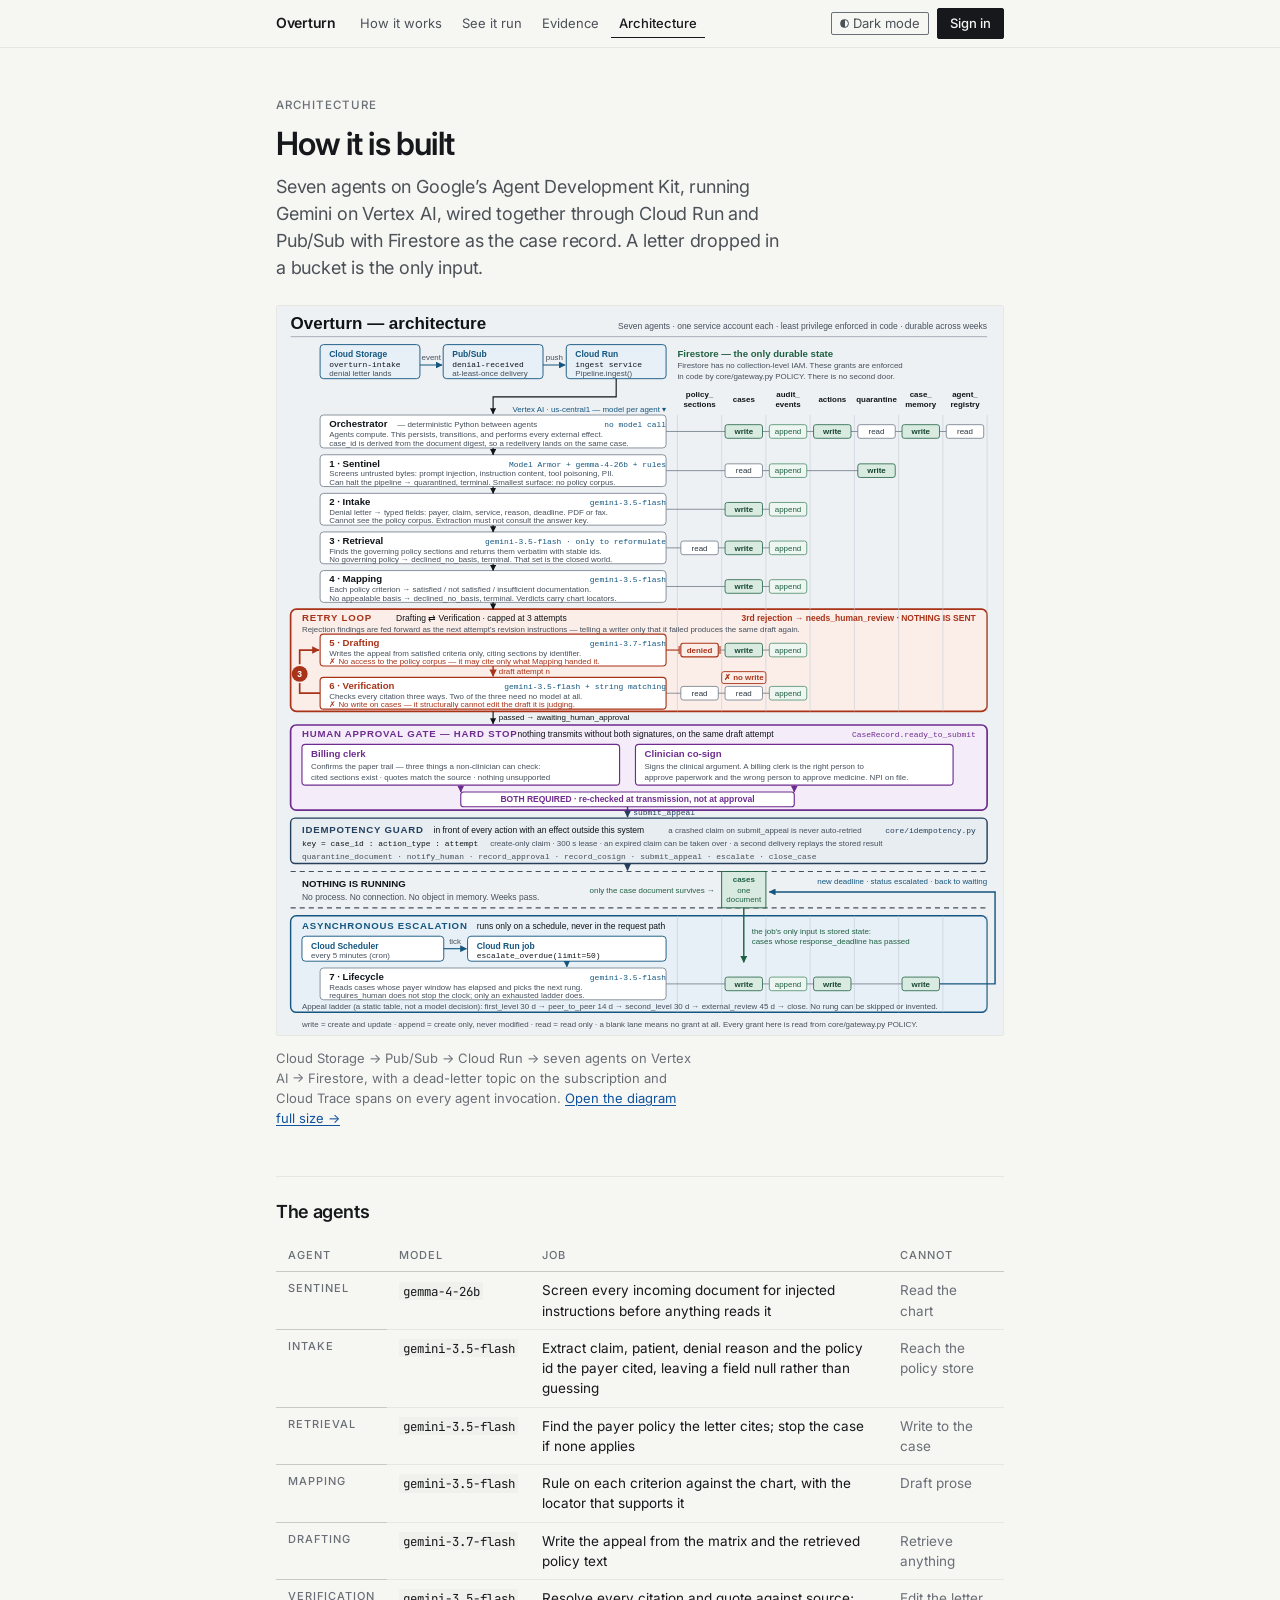
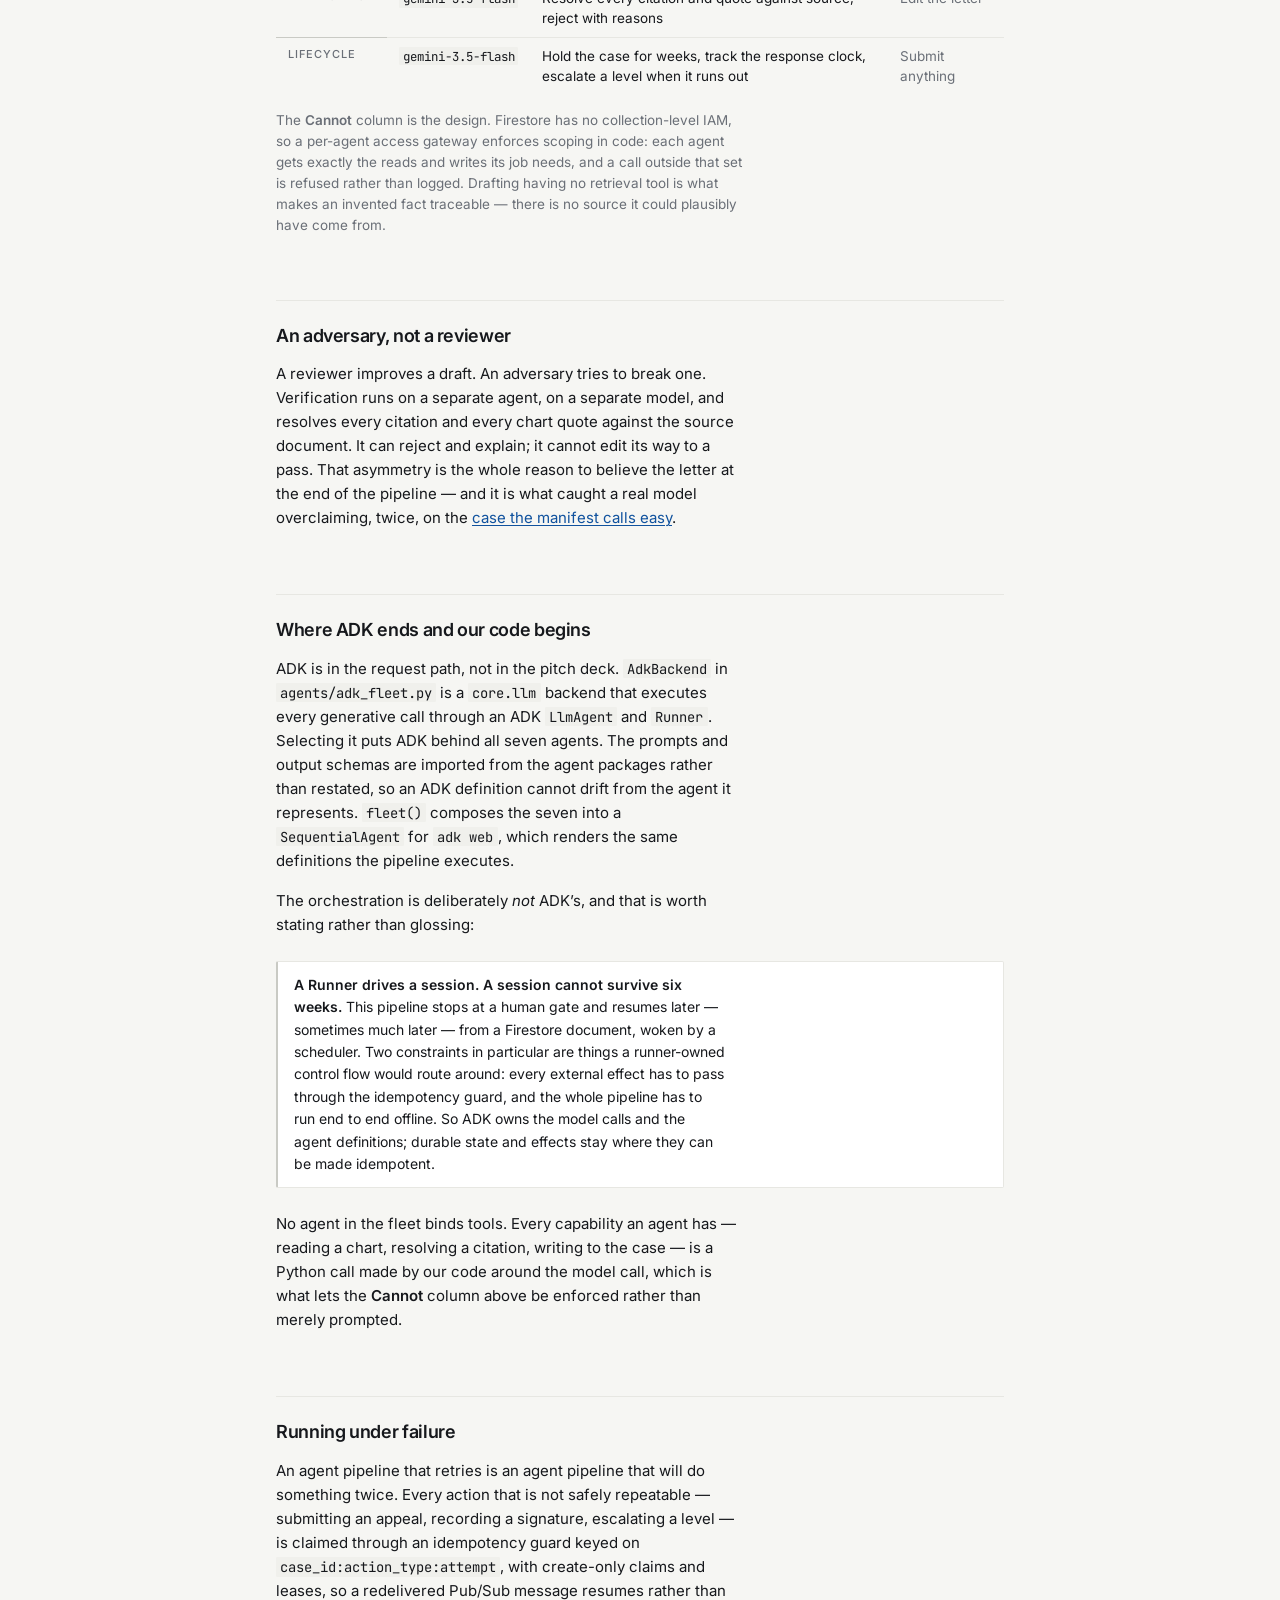
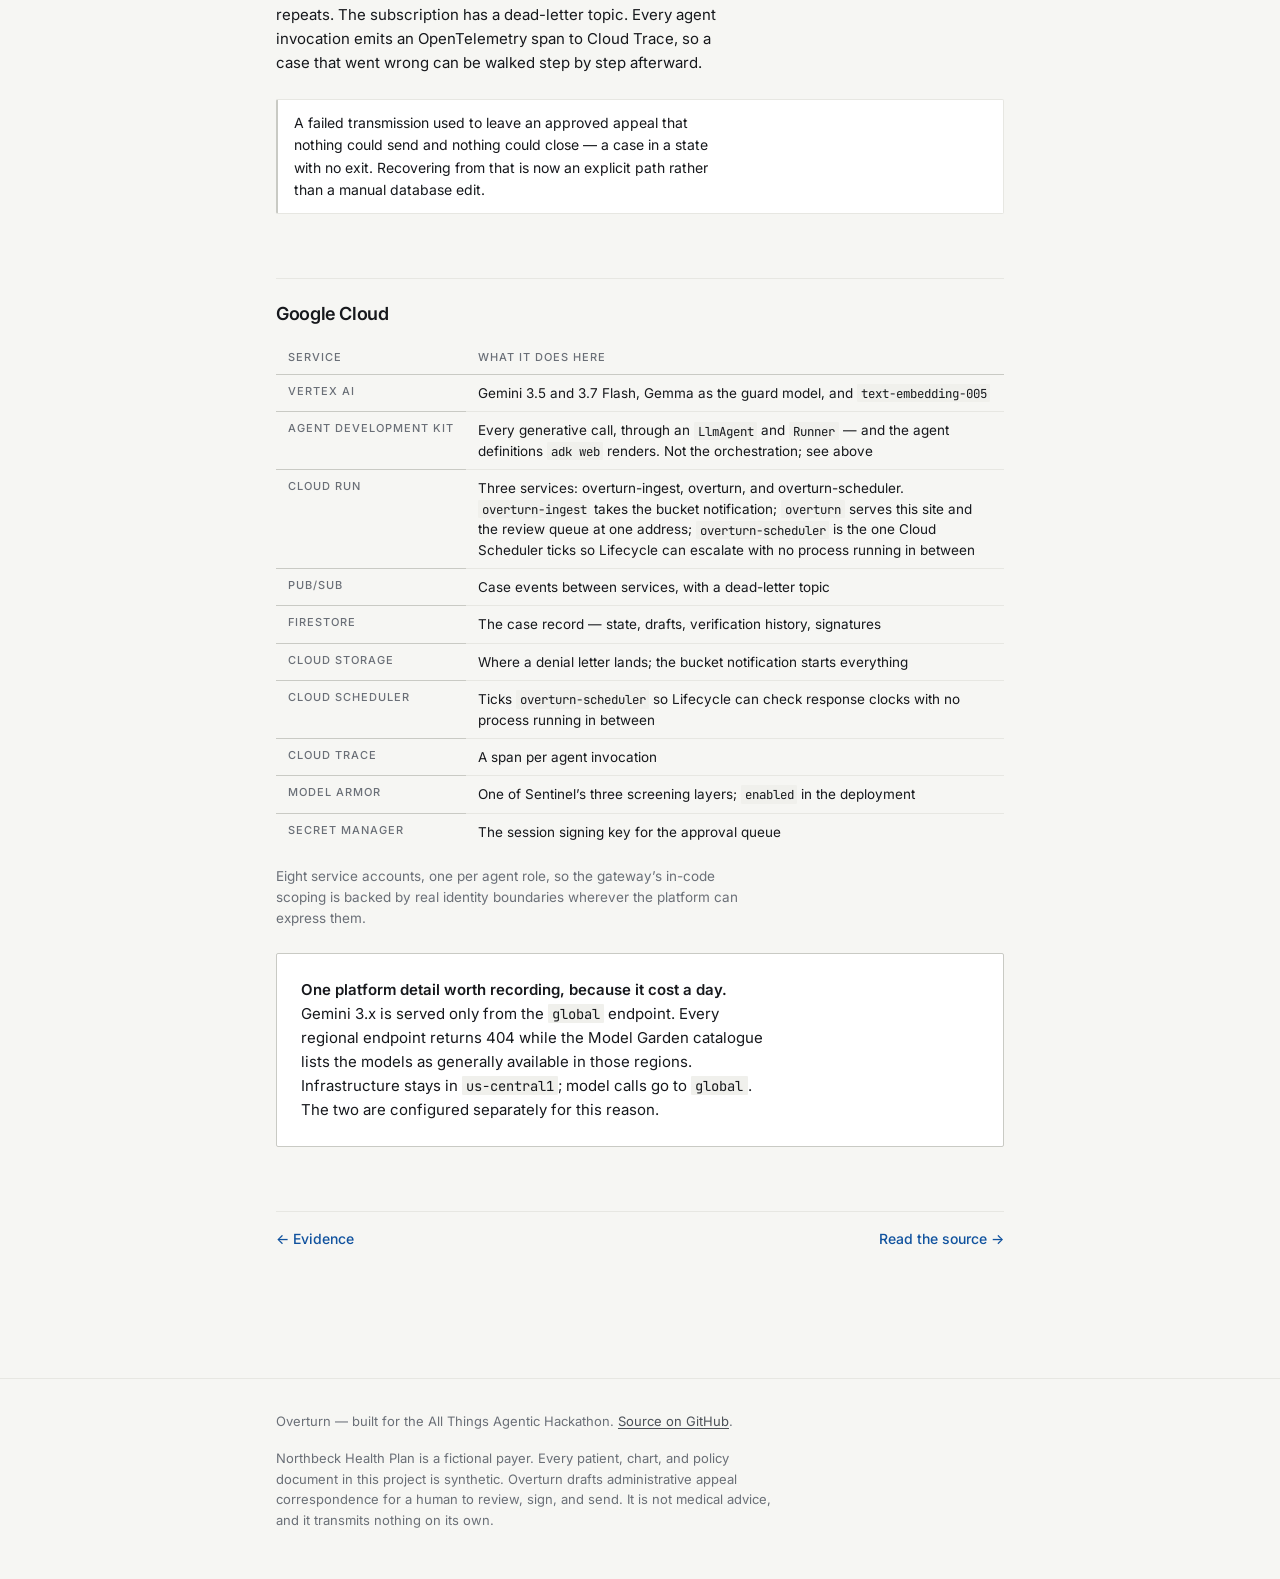
==== commit 8dcf8129: "approval: bring the app onto the site's design, and close the seam The site and the queue are one pr" ====
--- a/docs/architecture.html
+++ b/docs/architecture.html
@@ -11,7 +11,7 @@
 <link rel="stylesheet" href="https://fonts.googleapis.com/css2?family=Inter:wght@400;500;600&amp;family=JetBrains+Mono:wght@400;500&amp;display=swap">
 <link rel="stylesheet" href="styles.css">
 <script>/* Before first paint, so a reader who chose dark never sees a light flash. */
-try{if(localStorage.getItem("overturn-theme")==="dark")document.documentElement.setAttribute("data-theme","dark")}catch(e){}</script>
+try{if(localStorage.getItem("overturn-theme")==="dark"||/(^|;\s*)overturn_theme=dark/.test(document.cookie))document.documentElement.setAttribute("data-theme","dark")}catch(e){}</script>
 </head>
 <body>
 <a class="skip" href="#main">Skip to content</a>
--- a/docs/styles.css
+++ b/docs/styles.css
@@ -92,7 +92,13 @@
   font-synthesis-weight:none;
 }
 
-.wrap{max-width:var(--container);margin:0 auto;padding:0 var(--s4)}
+/* Horizontal only. This used to be `padding:0 var(--s4)`, and because
+   `main` carries `.wrap`, the shorthand's `padding-top:0` outranked the
+   vertical padding on `main` and every page opened ~9px under a sticky
+   masthead. A longhand on `main` would not have fixed it either: `.wrap`
+   wins on specificity whatever form it takes. The container should never
+   have had an opinion about the vertical axis. */
+.wrap{max-width:var(--container);margin:0 auto;padding-left:var(--s4);padding-right:var(--s4)}
 
 /* Anything that is not prose — tables, code, diagrams — is allowed the full
  * container. Prose is not, because 52ch is where it stays readable. */
